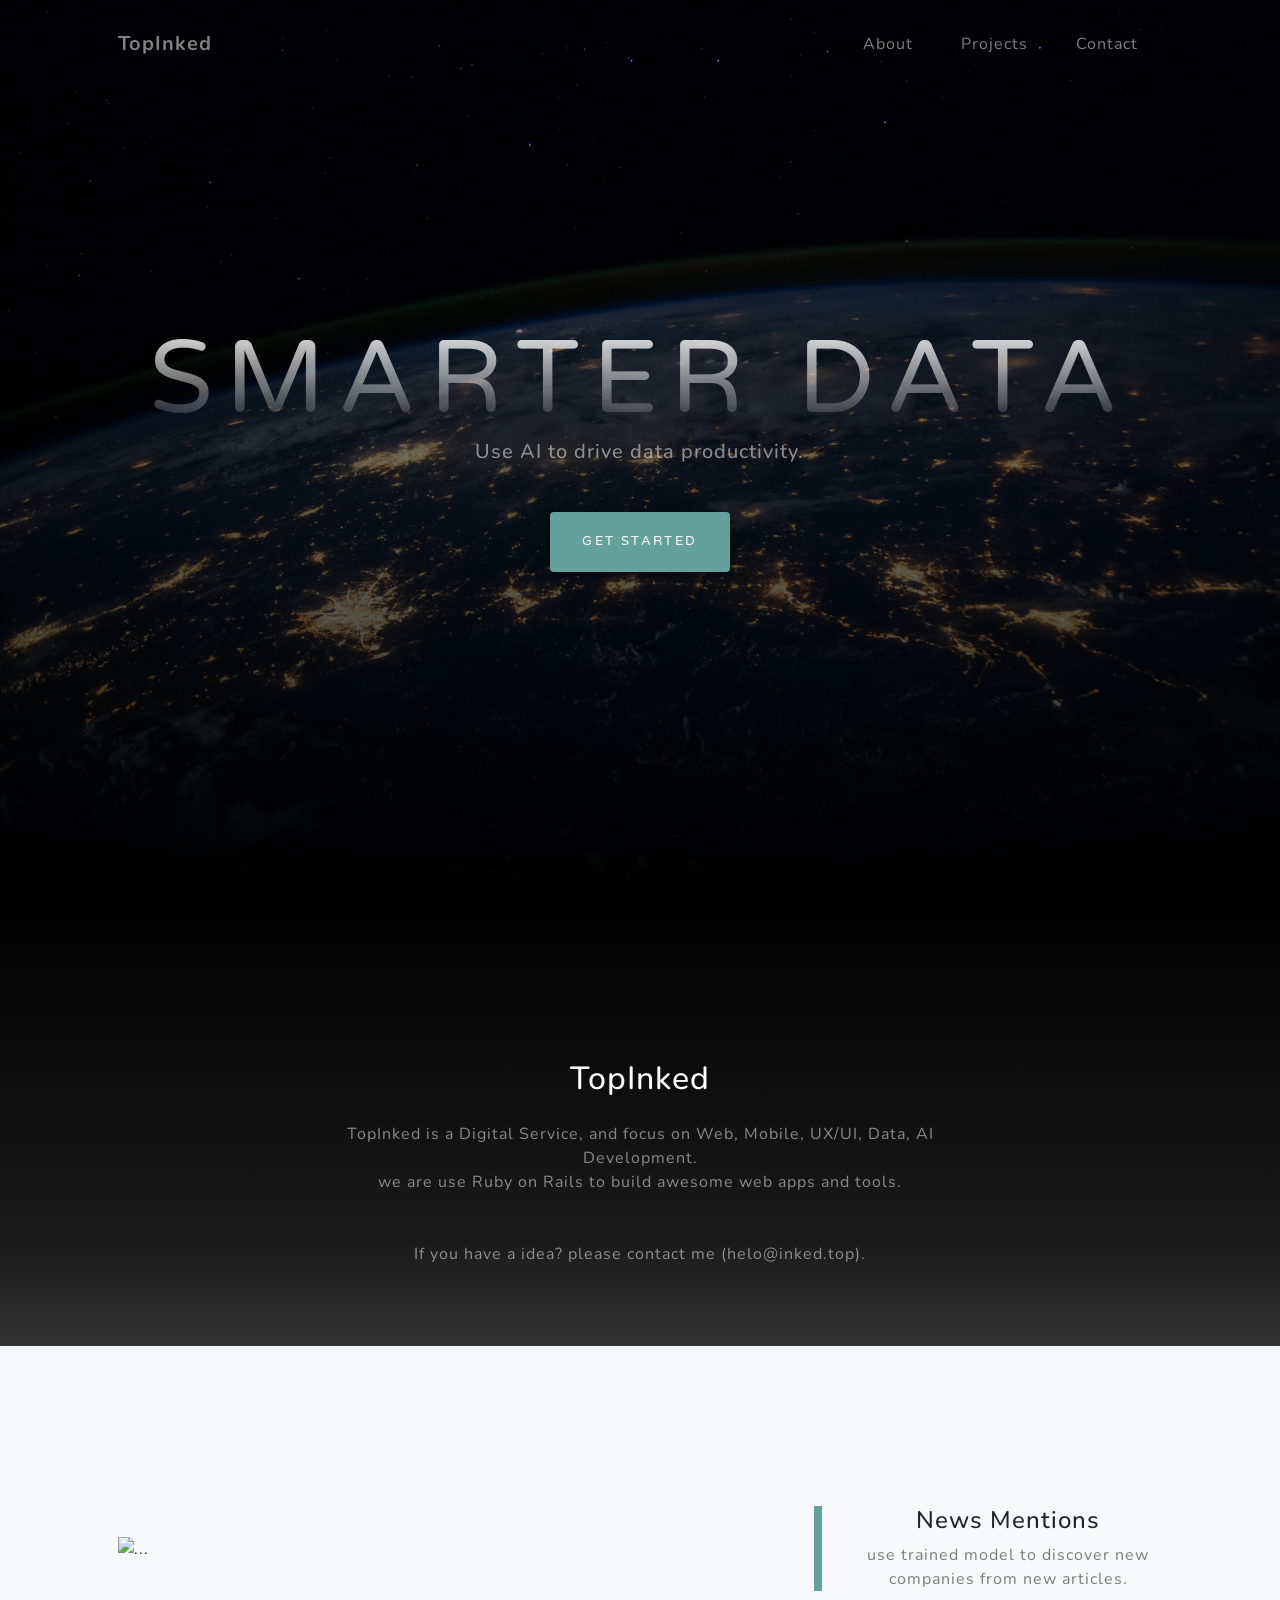
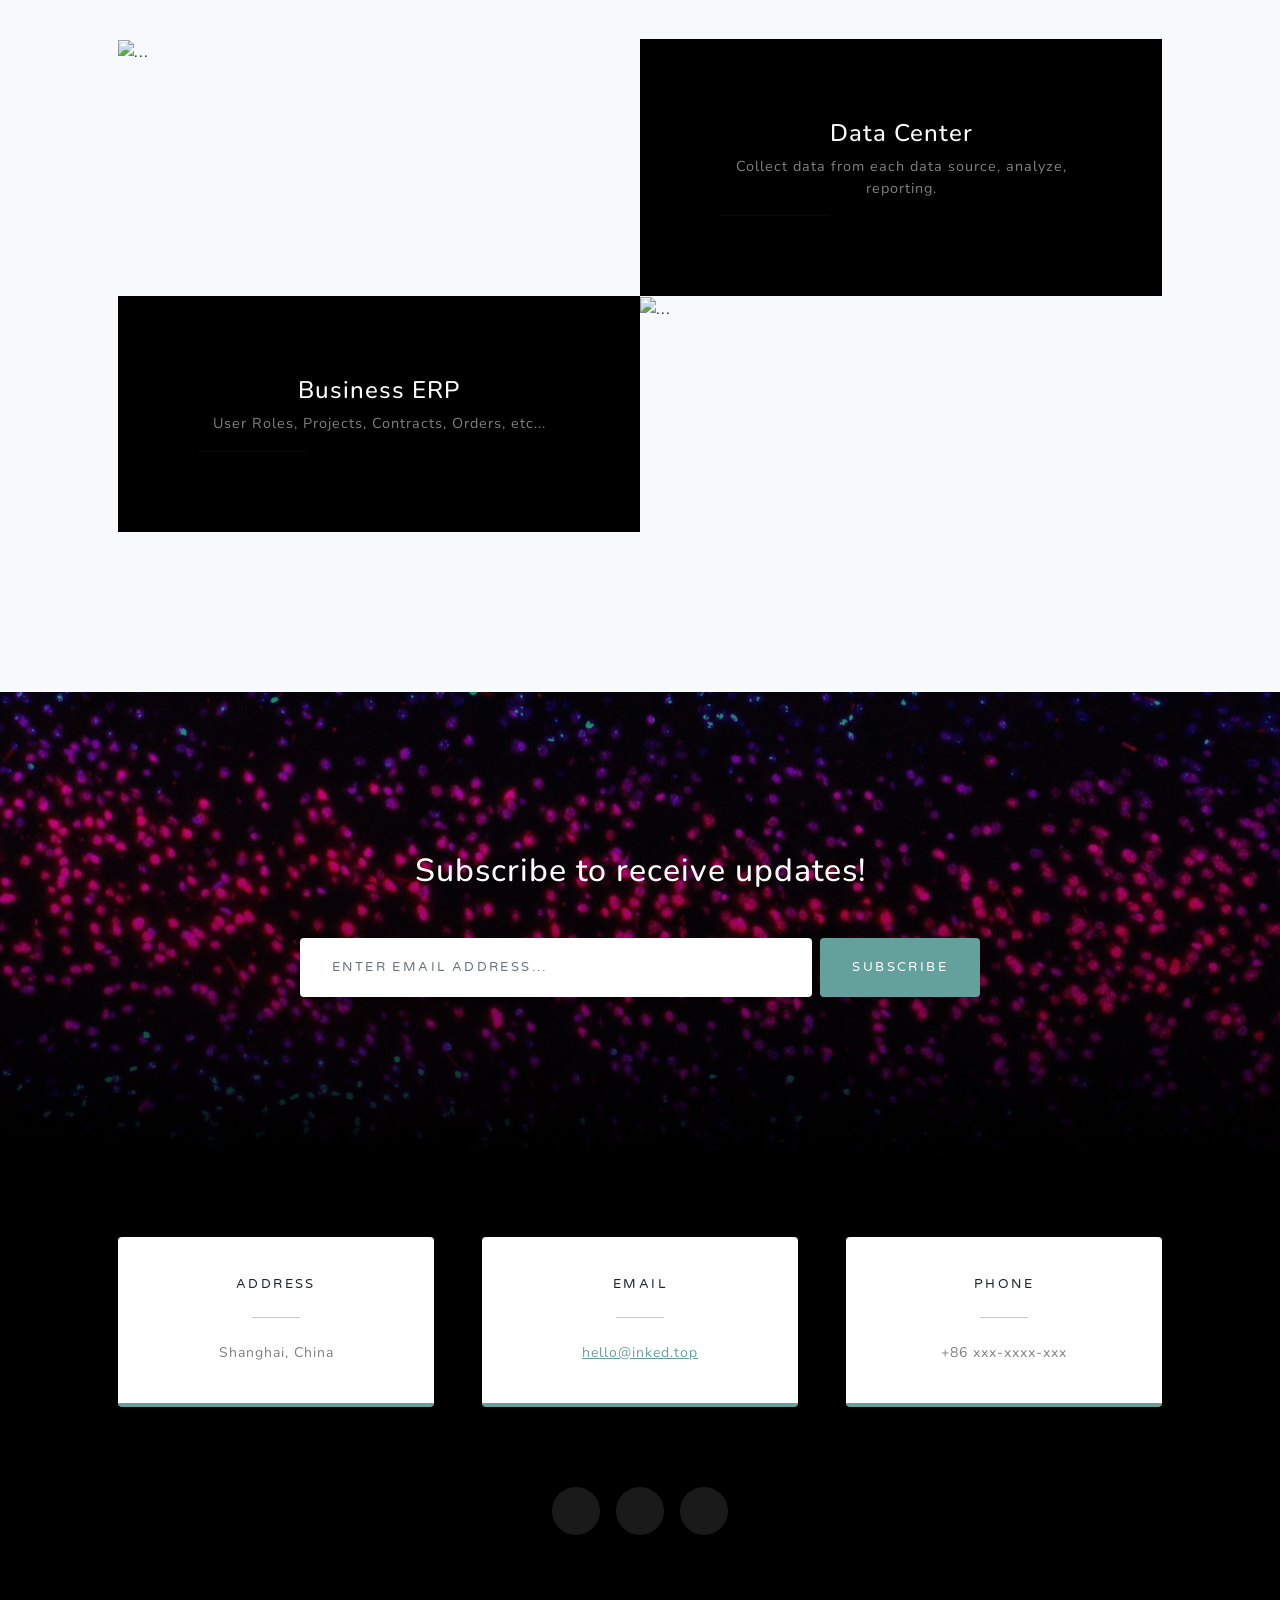
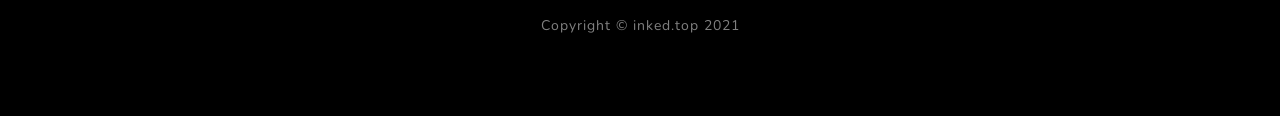
==== index.html @ 3a005b4e "MISC - Init commit" ====
<!DOCTYPE html>
<html lang="en">

<head>
    <meta charset="utf-8" />
    <meta name="viewport" content="width=device-width, initial-scale=1, shrink-to-fit=no" />
    <meta name="description" content="" />
    <meta name="author" content="" />
    <title>Inked.top | AI/ML Data Sourcing</title>
    <link rel="icon" type="image/x-icon" href="assets/favicon.ico" />
    <!-- Font Awesome icons (free version)-->
    <!-- Google fonts-->
    <link href="https://fonts.googleapis.com/css?family=Varela+Round" rel="stylesheet" />
    <link href="https://fonts.googleapis.com/css?family=Nunito:200,200i,300,300i,400,400i,600,600i,700,700i,800,800i,900,900i" rel="stylesheet" />
    <!-- Core theme CSS (includes Bootstrap)-->
    <link href="css/styles.css" rel="stylesheet" />
</head>

<body id="page-top">
    <!-- Navigation-->
    <nav class="navbar navbar-expand-lg navbar-light fixed-top" id="mainNav">
        <div class="container px-4 px-lg-5">
            <a class="navbar-brand" href="#page-top">TopInked</a>
            <button class="navbar-toggler navbar-toggler-right" type="button" data-bs-toggle="collapse" data-bs-target="#navbarResponsive" aria-controls="navbarResponsive" aria-expanded="false" aria-label="Toggle navigation">
                Menu
                <i class="fas fa-bars"></i>
            </button>
            <div class="collapse navbar-collapse" id="navbarResponsive">
                <ul class="navbar-nav ms-auto">
                    <li class="nav-item"><a class="nav-link" href="#about">About</a></li>
                    <li class="nav-item"><a class="nav-link" href="#projects">Projects</a></li>
                    <li class="nav-item"><a class="nav-link" href="#signup">Contact</a></li>
                </ul>
            </div>
        </div>
    </nav>
    <!-- Masthead-->
    <header class="masthead">
        <div class="container px-4 px-lg-5 d-flex h-100 align-items-center justify-content-center">
            <div class="d-flex justify-content-center">
                <div class="text-center">
                    <h1 class="mx-auto my-0 text-uppercase">Smarter Data</h1>
                    <h2 class="text-white-50 mx-auto mt-2 mb-5">Use AI to drive data productivity.</h2>
                    <a class="btn btn-primary" href="#about">Get Started</a>
                </div>
            </div>
        </div>
    </header>
    <!-- About-->
    <section class="about-section text-center" id="about">
        <div class="container px-4 px-lg-5">
            <div class="row gx-4 gx-lg-5 justify-content-center">
                <div class="col-lg-8">
                    <h2 class="text-white mb-4">TopInked</h2>
                    <p class="text-white-50">
                        TopInked is a Digital Service, and focus on Web, Mobile, UX/UI, Data, AI Development.
                        <br /> we are use Ruby on Rails to build awesome web apps and tools.
                        <br />
                        <br />
                        <br /> If you have a idea? please contact me (helo@inked.top).
                    </p>
                </div>
            </div>
            <!-- <img class="img-fluid" src="assets/img/ipad.png" alt="..." /> -->
        </div>
    </section>
    <!-- Projects-->
    <section class="projects-section bg-light" id="projects">
        <div class="container px-4 px-lg-5">
            <!-- Featured Project Row-->
            <div class="row gx-0 mb-4 mb-lg-5 align-items-center">
                <div class="col-xl-8 col-lg-7"><img class="img-fluid mb-3 mb-lg-0" src="assets/img/bg-masthead.jpg" alt="..." /></div>
                <div class="col-xl-4 col-lg-5">
                    <div class="featured-text text-center text-lg-left">
                        <h4>News Mentions</h4>
                        <p class="text-black-50 mb-0">use trained model to discover new companies from new articles.</p>
                    </div>
                </div>
            </div>
            <!-- Project One Row-->
            <div class="row gx-0 mb-5 mb-lg-0 justify-content-center">
                <div class="col-lg-6"><img class="img-fluid" src="assets/img/demo-image-01.jpg" alt="..." /></div>
                <div class="col-lg-6">
                    <div class="bg-black text-center h-100 project">
                        <div class="d-flex h-100">
                            <div class="project-text w-100 my-auto text-center text-lg-left">
                                <h4 class="text-white">Data Center</h4>
                                <p class="mb-0 text-white-50">Collect data from each data source, analyze, reporting.</p>
                                <hr class="d-none d-lg-block mb-0 ms-0" />
                            </div>
                        </div>
                    </div>
                </div>
            </div>
            <!-- Project Two Row-->
            <div class="row gx-0 justify-content-center">
                <div class="col-lg-6"><img class="img-fluid" src="assets/img/demo-image-02.jpg" alt="..." /></div>
                <div class="col-lg-6 order-lg-first">
                    <div class="bg-black text-center h-100 project">
                        <div class="d-flex h-100">
                            <div class="project-text w-100 my-auto text-center text-lg-right">
                                <h4 class="text-white">Business ERP</h4>
                                <p class="mb-0 text-white-50">User Roles, Projects, Contracts, Orders, etc...</p>
                                <hr class="d-none d-lg-block mb-0 me-0" />
                            </div>
                        </div>
                    </div>
                </div>
            </div>
        </div>
    </section>
    <!-- Signup-->
    <section class="signup-section" id="signup">
        <div class="container px-4 px-lg-5">
            <div class="row gx-4 gx-lg-5">
                <div class="col-md-10 col-lg-8 mx-auto text-center">
                    <i class="far fa-paper-plane fa-2x mb-2 text-white"></i>
                    <h2 class="text-white mb-5">Subscribe to receive updates!</h2>
                    <form class="form-signup d-flex flex-column flex-sm-row">
                        <input class="form-control flex-fill me-0 me-sm-2 mb-3 mb-sm-0" id="inputEmail" type="email" placeholder="Enter email address..." />
                        <button class="btn btn-primary" type="submit">Subscribe</button>
                    </form>
                </div>
            </div>
        </div>
    </section>
    <!-- Contact-->
    <section class="contact-section bg-black">
        <div class="container px-4 px-lg-5">
            <div class="row gx-4 gx-lg-5">
                <div class="col-md-4 mb-3 mb-md-0">
                    <div class="card py-4 h-100">
                        <div class="card-body text-center">
                            <i class="fas fa-map-marked-alt text-primary mb-2"></i>
                            <h4 class="text-uppercase m-0">Address</h4>
                            <hr class="my-4 mx-auto" />
                            <div class="small text-black-50">Shanghai, China</div>
                        </div>
                    </div>
                </div>
                <div class="col-md-4 mb-3 mb-md-0">
                    <div class="card py-4 h-100">
                        <div class="card-body text-center">
                            <i class="fas fa-envelope text-primary mb-2"></i>
                            <h4 class="text-uppercase m-0">Email</h4>
                            <hr class="my-4 mx-auto" />
                            <div class="small text-black-50"><a href="#!">hello@inked.top</a></div>
                        </div>
                    </div>
                </div>
                <div class="col-md-4 mb-3 mb-md-0">
                    <div class="card py-4 h-100">
                        <div class="card-body text-center">
                            <i class="fas fa-mobile-alt text-primary mb-2"></i>
                            <h4 class="text-uppercase m-0">Phone</h4>
                            <hr class="my-4 mx-auto" />
                            <div class="small text-black-50">+86 xxx-xxxx-xxx</div>
                        </div>
                    </div>
                </div>
            </div>
            <div class="social d-flex justify-content-center">
                <a class="mx-2" href="#!"><i class="fab fa-twitter"></i></a>
                <a class="mx-2" href="#!"><i class="fab fa-facebook-f"></i></a>
                <a class="mx-2" href="#!"><i class="fab fa-github"></i></a>
            </div>
        </div>
    </section>
    <!-- Footer-->
    <footer class="footer bg-black small text-center text-white-50">
        <div class="container px-4 px-lg-5">Copyright &copy; inked.top 2021</div>
    </footer>
    <!-- Bootstrap core JS-->
    <script src="https://cdn.jsdelivr.net/npm/bootstrap@5.0.1/dist/js/bootstrap.bundle.min.js"></script>
    <!-- Core theme JS-->
    <script src="js/scripts.js"></script>
    <script src="js/fontawesome-all.js"></script>
</body>

</html>
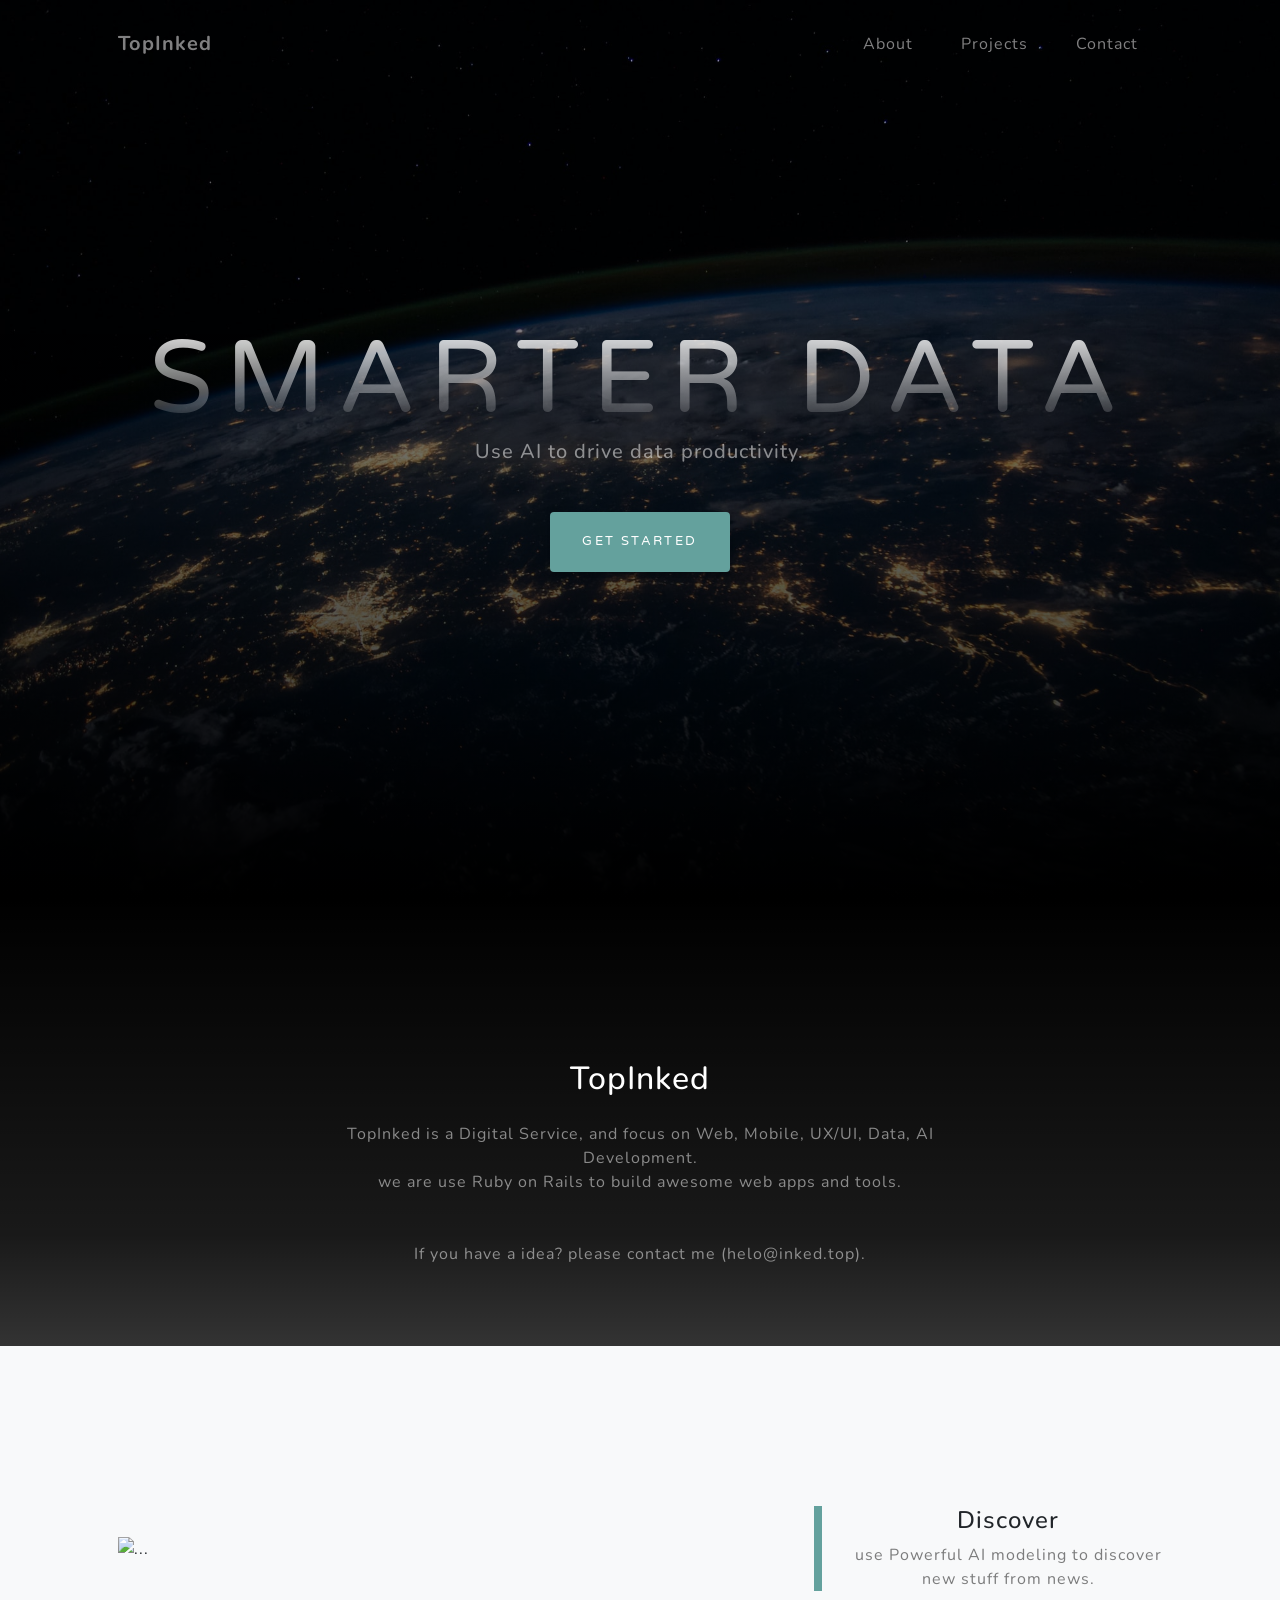
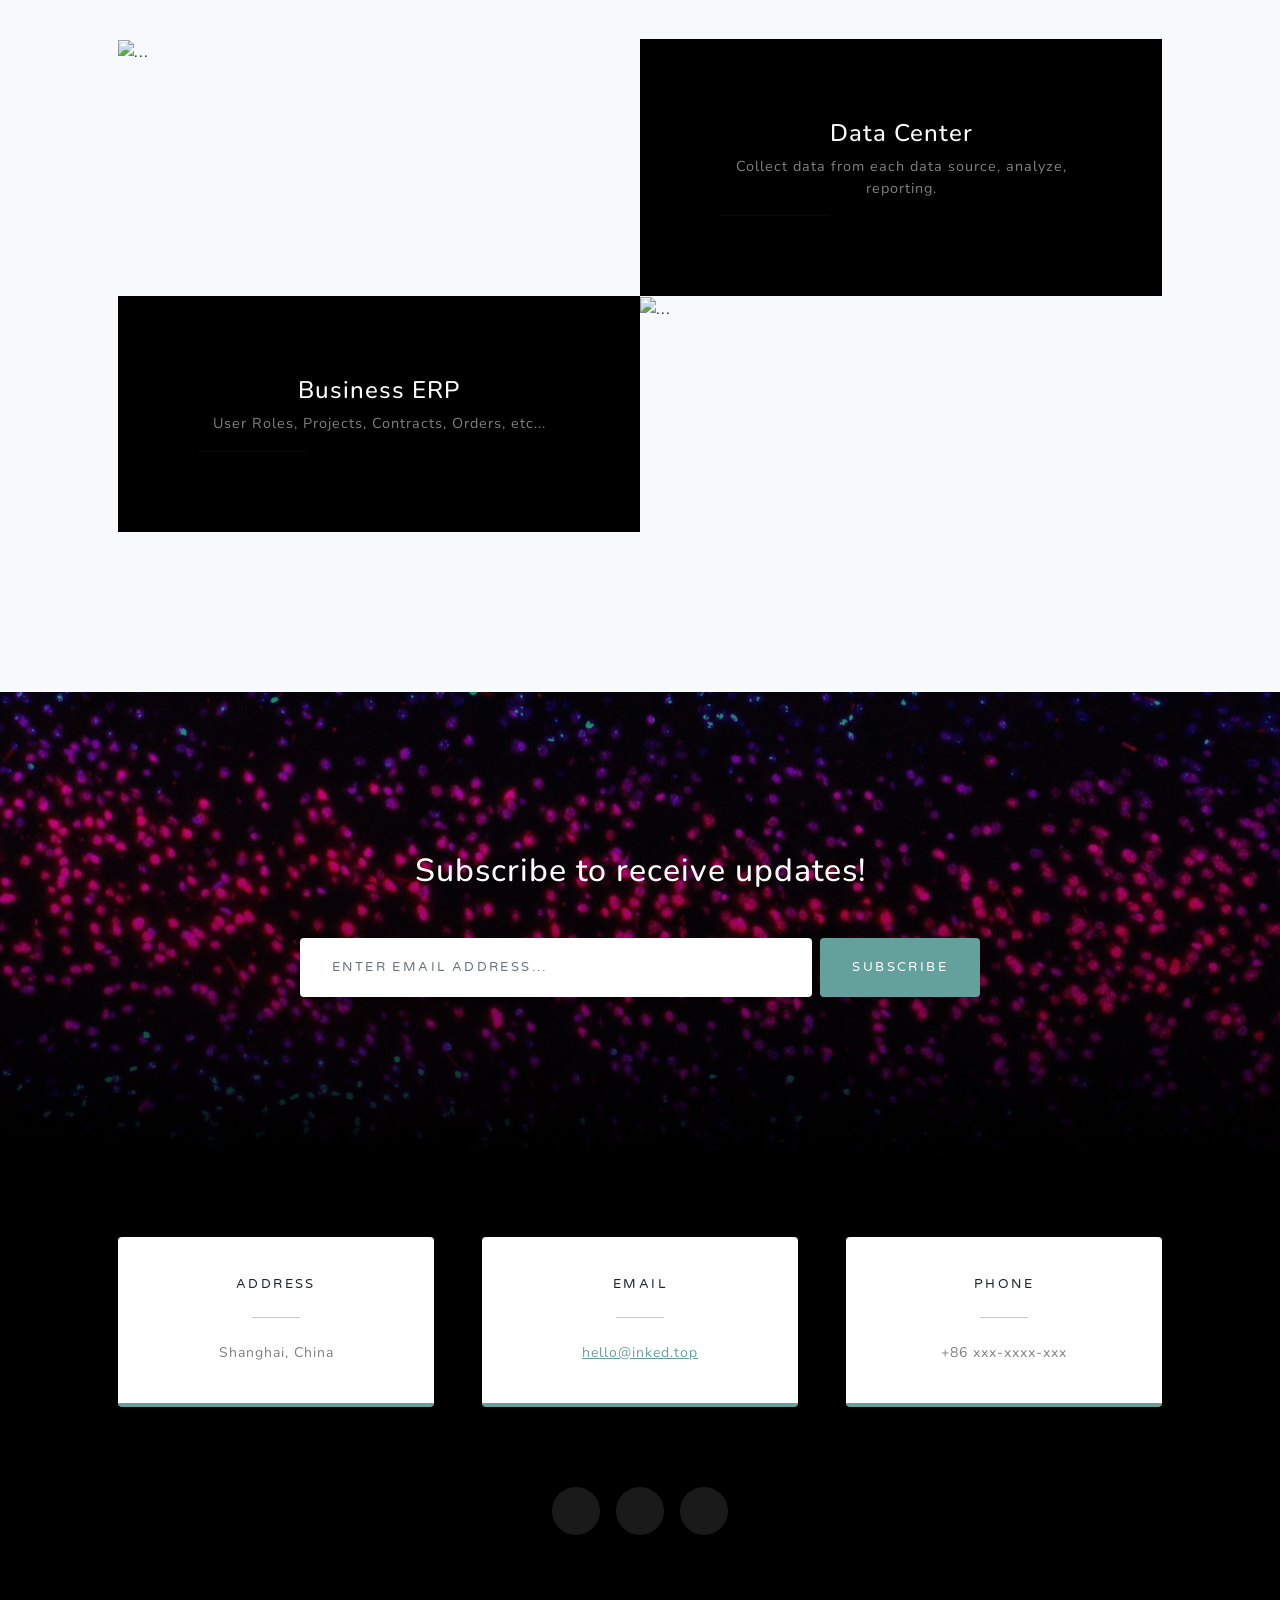
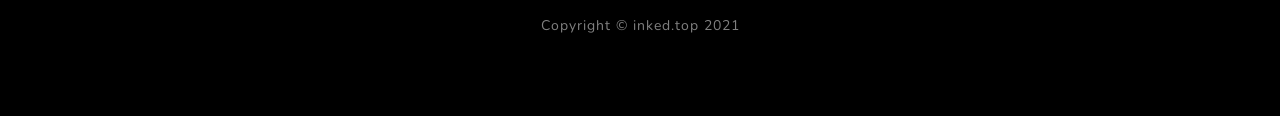
==== commit f0aff200: "MISC - Add ignore config" ====
--- a/index.html
+++ b/index.html
@@ -72,8 +72,8 @@
                 <div class="col-xl-8 col-lg-7"><img class="img-fluid mb-3 mb-lg-0" src="assets/img/bg-masthead.jpg" alt="..." /></div>
                 <div class="col-xl-4 col-lg-5">
                     <div class="featured-text text-center text-lg-left">
-                        <h4>News Mentions</h4>
-                        <p class="text-black-50 mb-0">use trained model to discover new companies from new articles.</p>
+                        <h4>Discover</h4>
+                        <p class="text-black-50 mb-0">use Powerful AI modeling to discover new stuff from news.</p>
                     </div>
                 </div>
             </div>
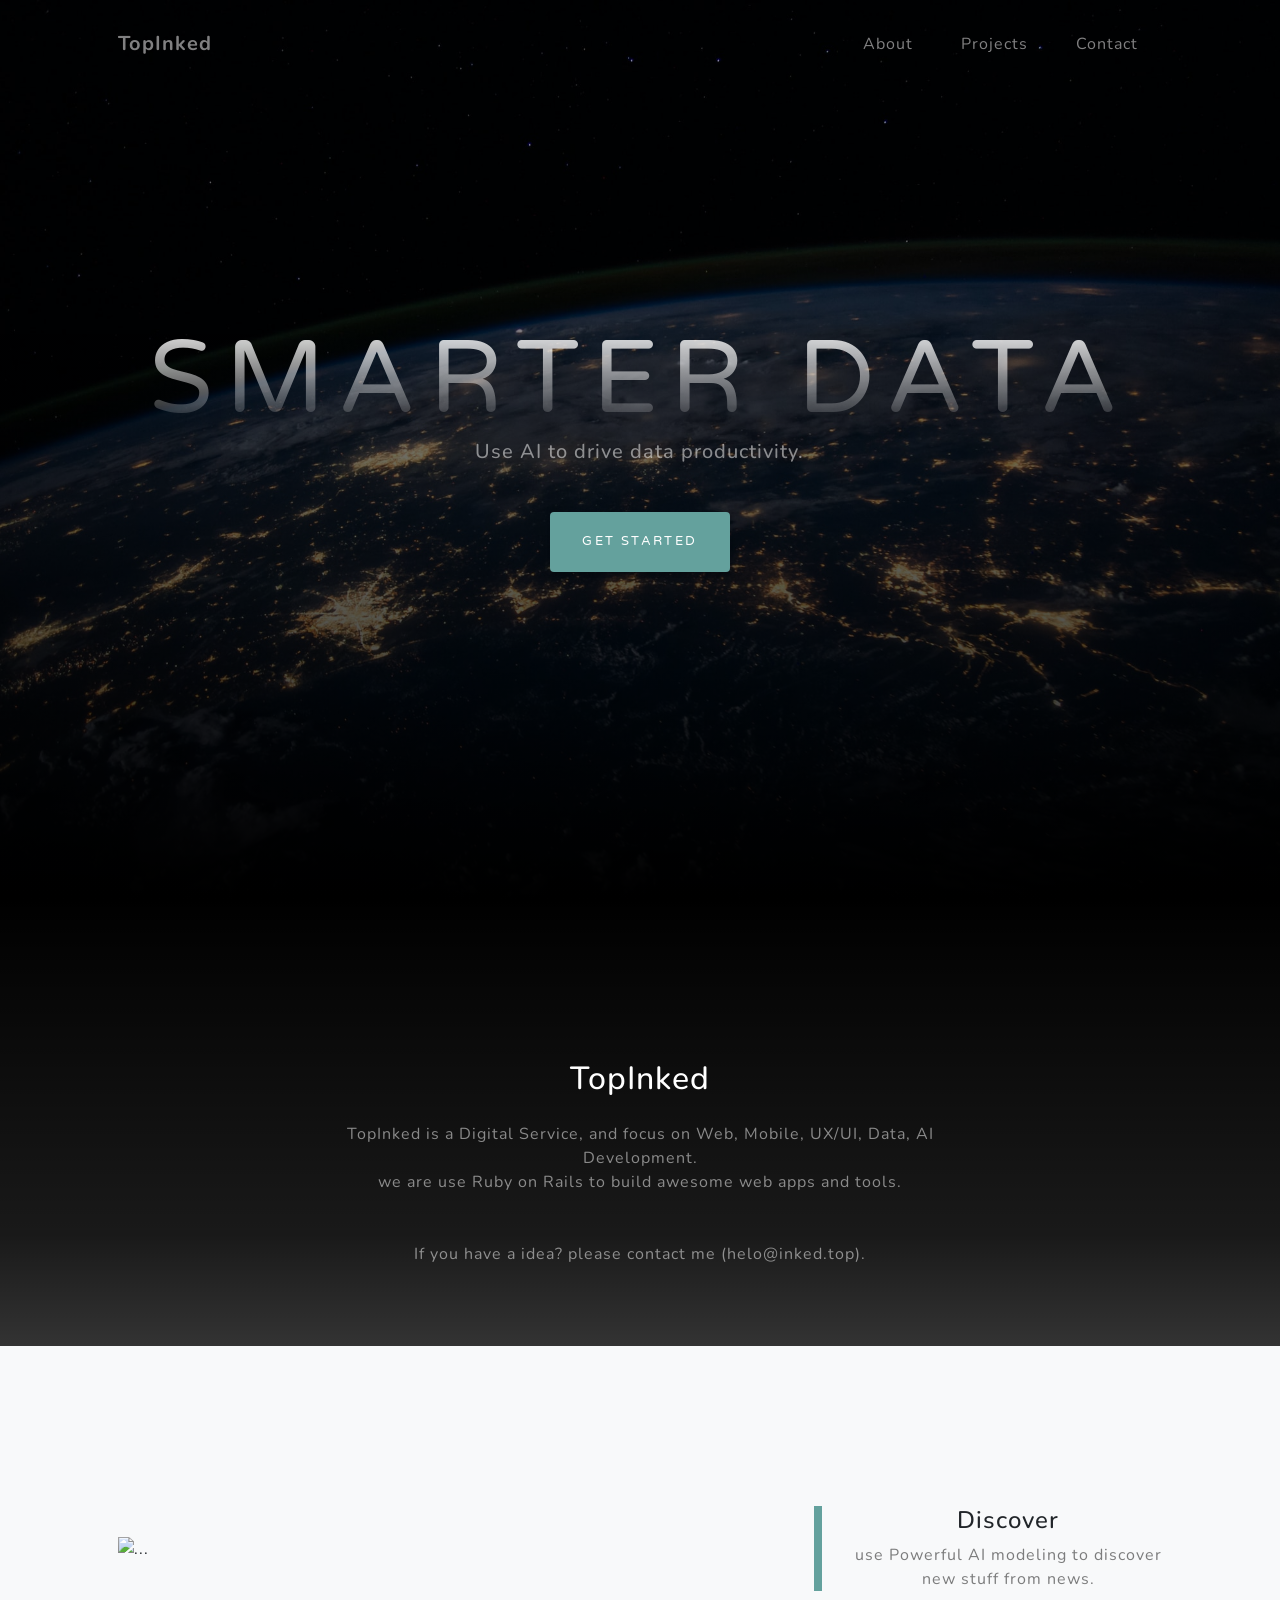
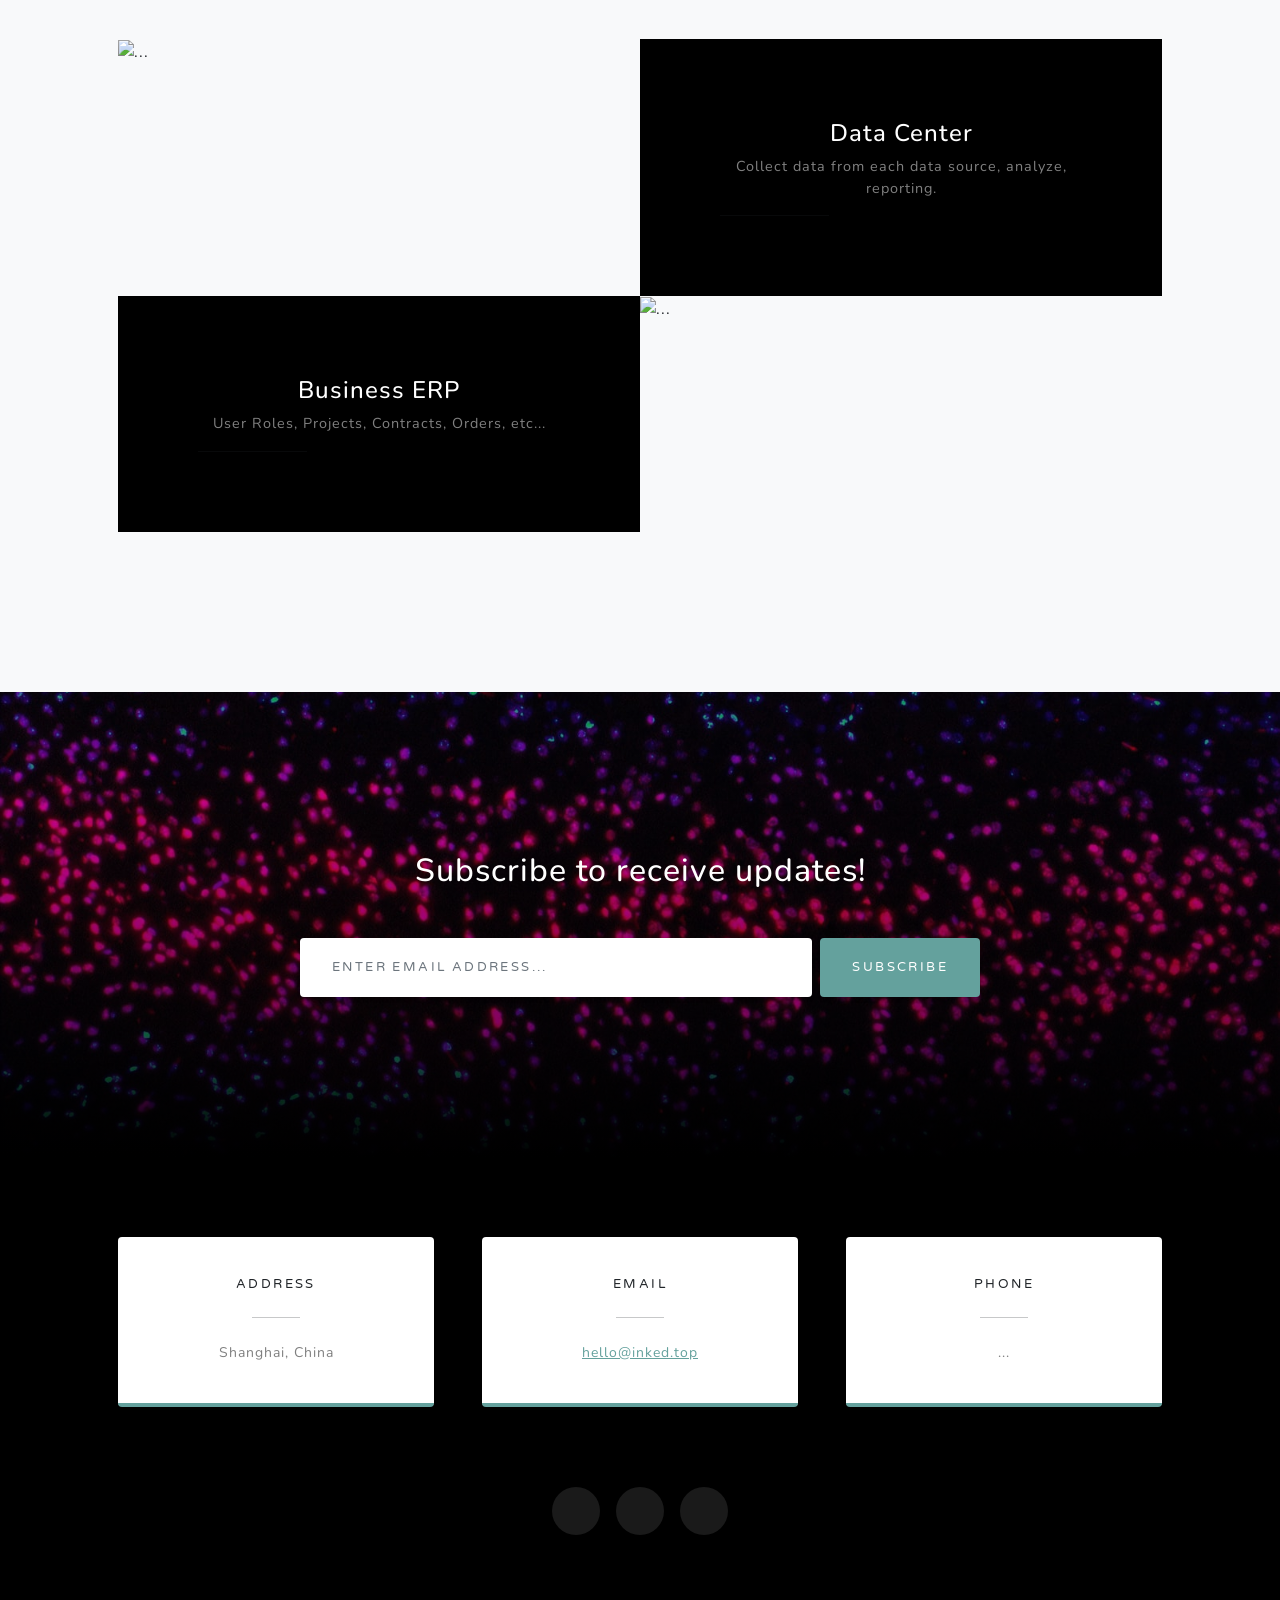
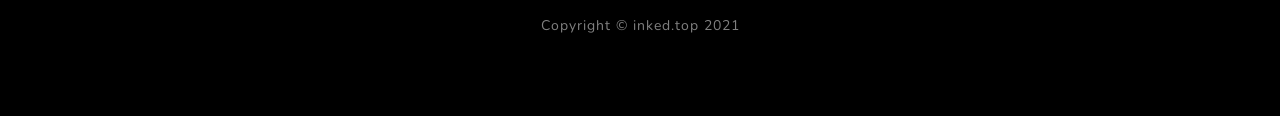
==== commit ca9c70b6: "MISC - Add fontawesome icons" ====
--- a/index.html
+++ b/index.html
@@ -14,6 +14,7 @@
     <link href="https://fonts.googleapis.com/css?family=Nunito:200,200i,300,300i,400,400i,600,600i,700,700i,800,800i,900,900i" rel="stylesheet" />
     <!-- Core theme CSS (includes Bootstrap)-->
     <link href="css/styles.css" rel="stylesheet" />
+    <link href="css/fontawesome-all.css" rel="stylesheet" />
 </head>
 
 <body id="page-top">
@@ -154,7 +155,7 @@
                             <i class="fas fa-mobile-alt text-primary mb-2"></i>
                             <h4 class="text-uppercase m-0">Phone</h4>
                             <hr class="my-4 mx-auto" />
-                            <div class="small text-black-50">+86 xxx-xxxx-xxx</div>
+                            <div class="small text-black-50">...</div>
                         </div>
                     </div>
                 </div>
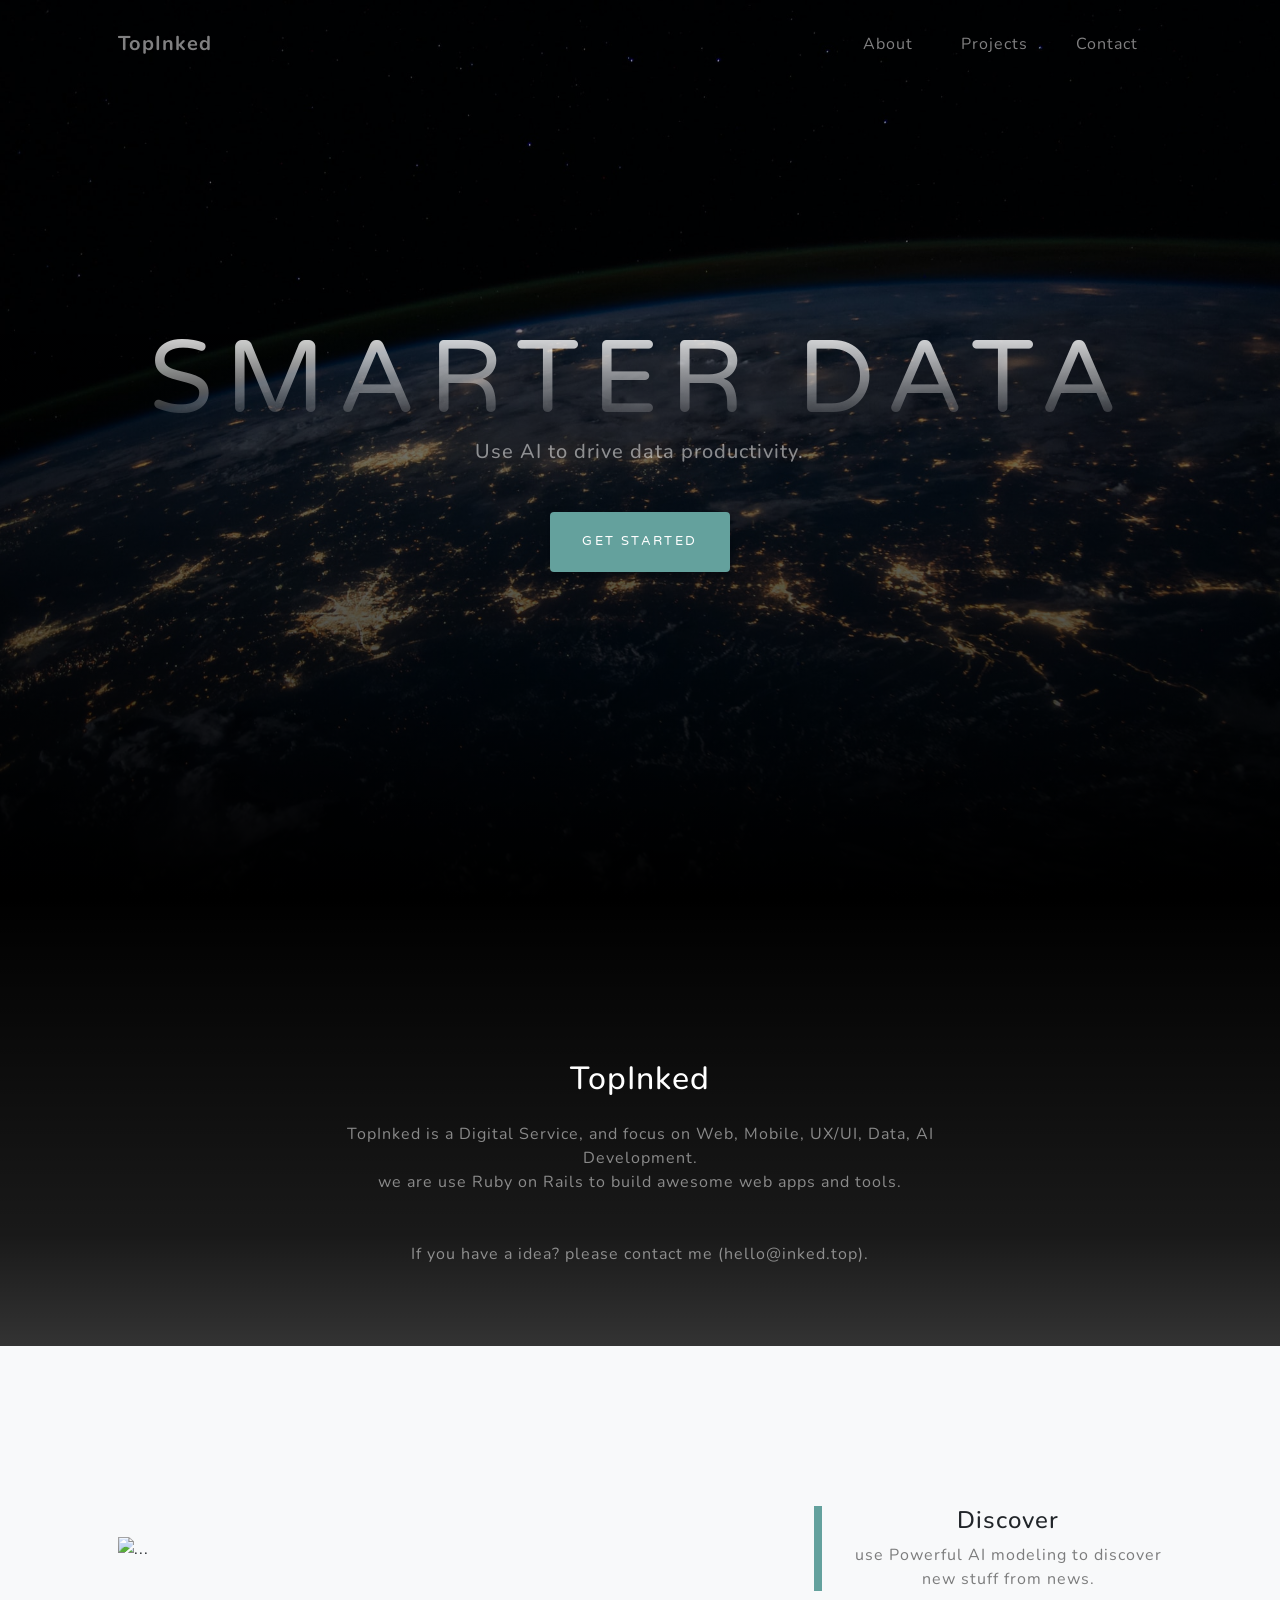
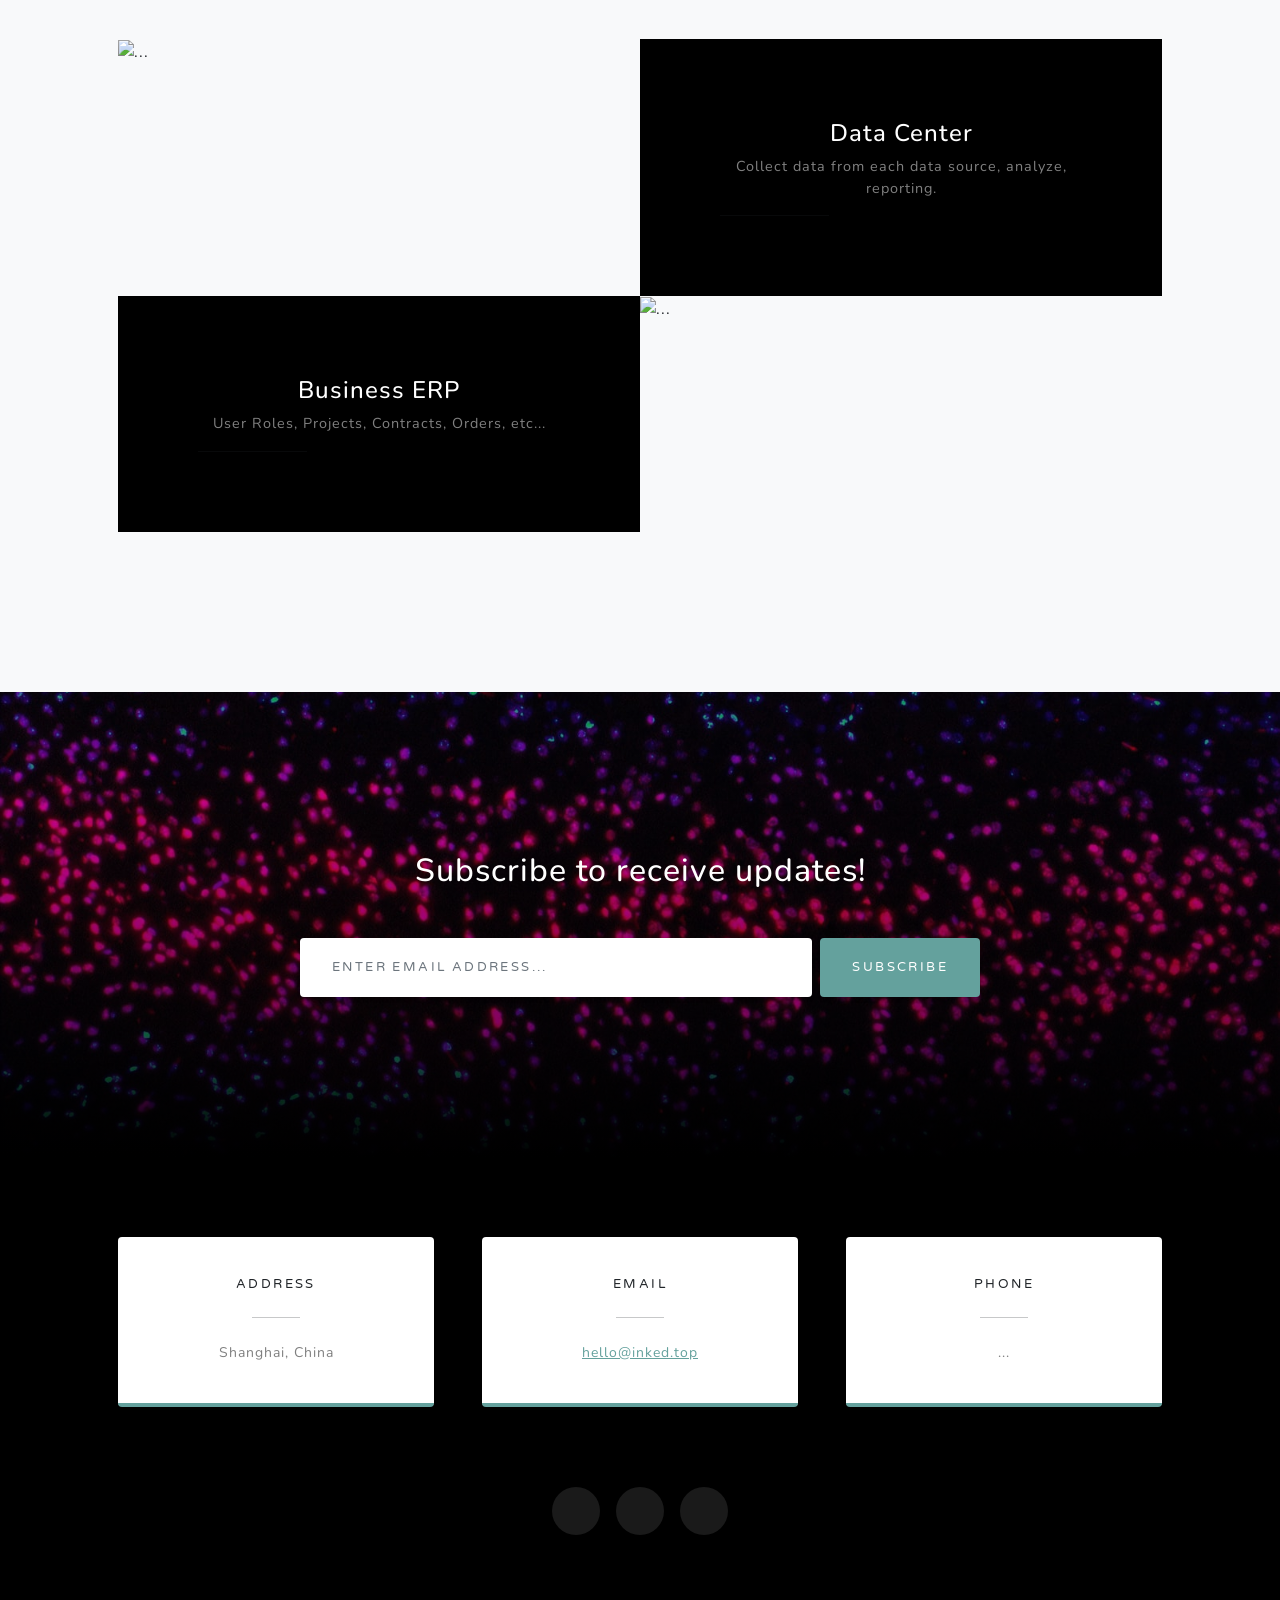
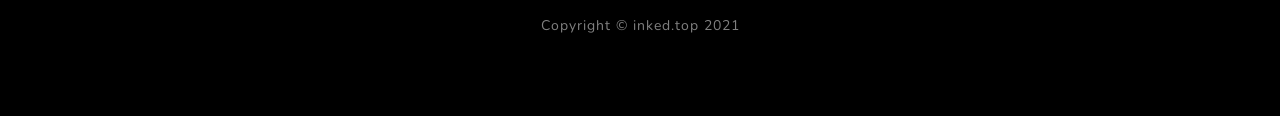
==== commit f8e2c5f3: "MISC - Update contact email" ====
--- a/index.html
+++ b/index.html
@@ -58,7 +58,7 @@
                         <br /> we are use Ruby on Rails to build awesome web apps and tools.
                         <br />
                         <br />
-                        <br /> If you have a idea? please contact me (helo@inked.top).
+                        <br /> If you have a idea? please contact me (hello@inked.top).
                     </p>
                 </div>
             </div>
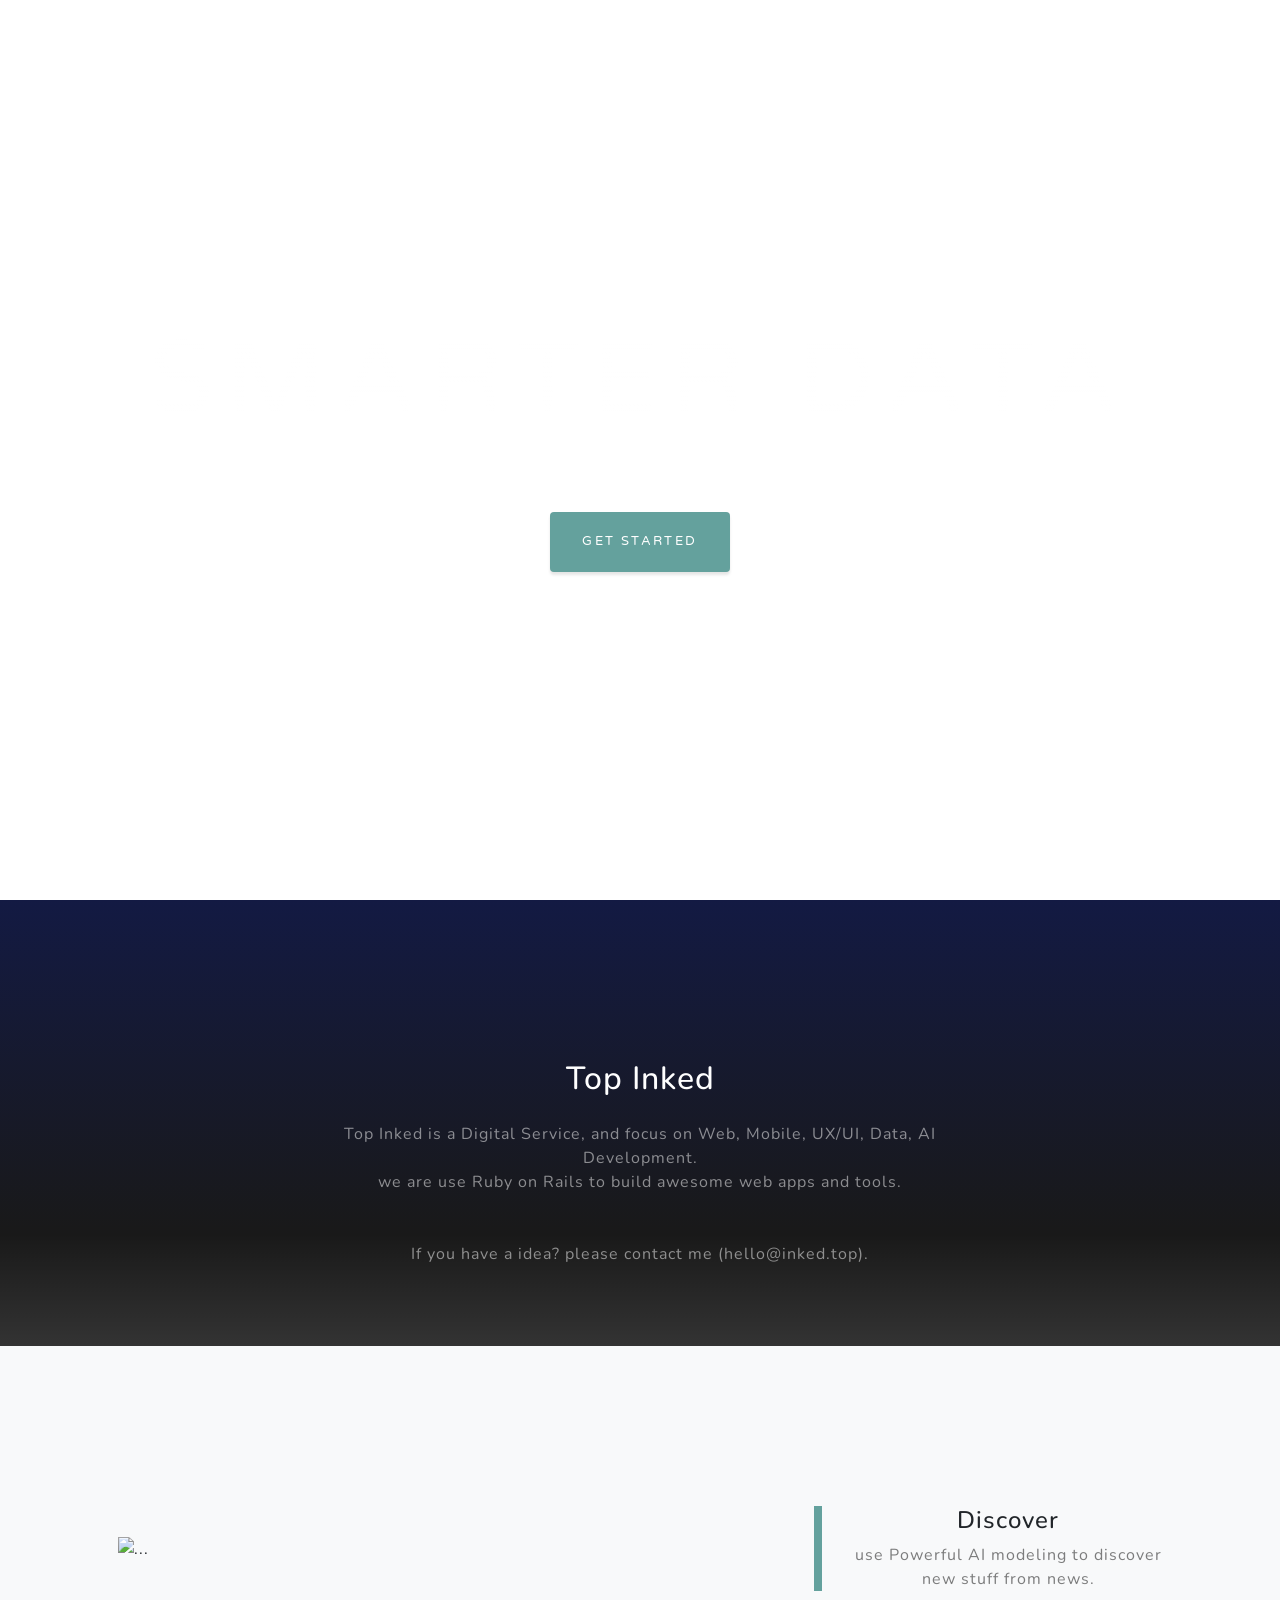
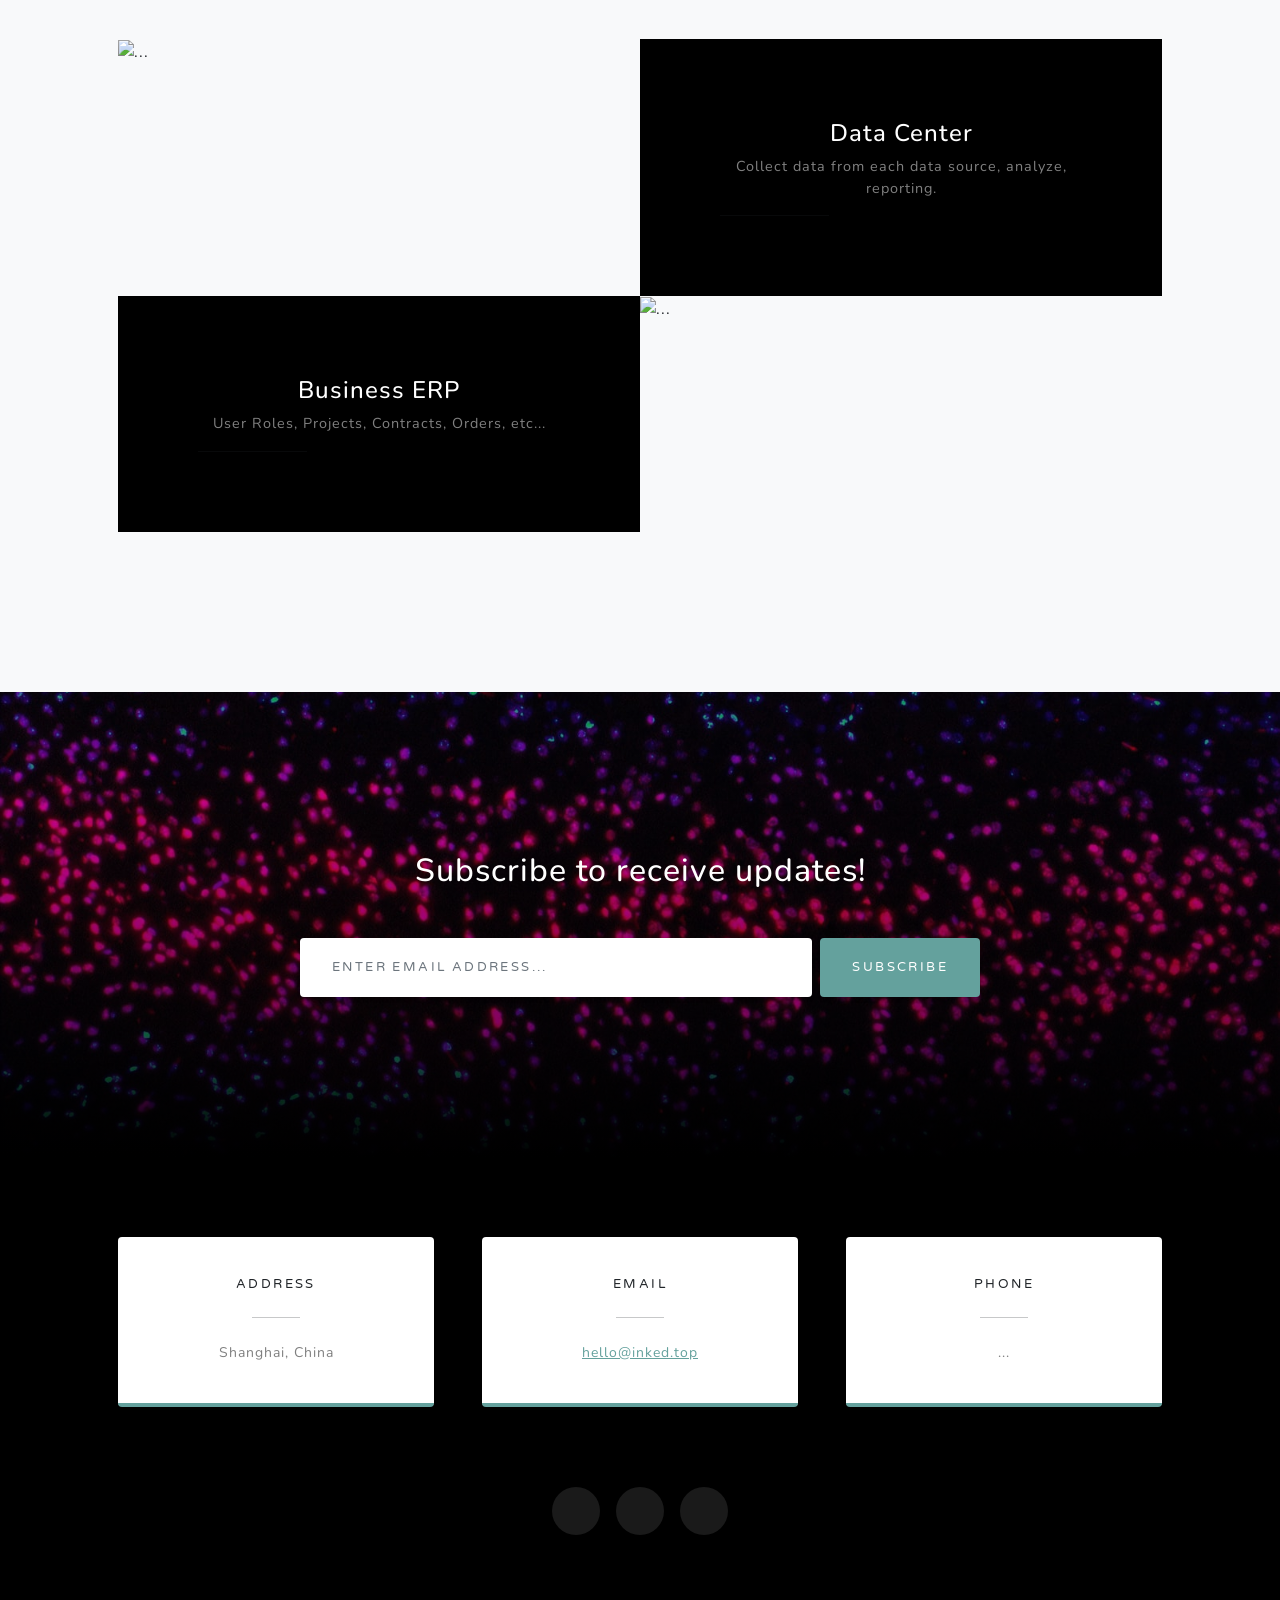
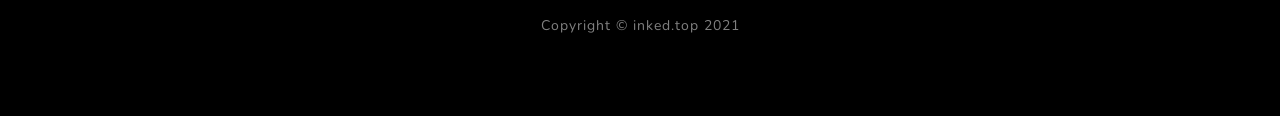
==== commit be7f9f98: "misc - update the header image" ====
--- a/index.html
+++ b/index.html
@@ -4,8 +4,9 @@
 <head>
     <meta charset="utf-8" />
     <meta name="viewport" content="width=device-width, initial-scale=1, shrink-to-fit=no" />
-    <meta name="description" content="" />
-    <meta name="author" content="" />
+    <meta name="description" content="Inked Top automates web data extraction from any website using AI/ML to ransform the web into data"/>
+    <meta name="author" content="Encore Shao" />
+    <meta name="keywords" content="Top Inked, Company, Data, AI/ML, Company, Web, Sales People">
     <title>Inked.top | AI/ML Data Sourcing</title>
     <link rel="icon" type="image/x-icon" href="assets/favicon.ico" />
     <!-- Font Awesome icons (free version)-->
@@ -21,7 +22,7 @@
     <!-- Navigation-->
     <nav class="navbar navbar-expand-lg navbar-light fixed-top" id="mainNav">
         <div class="container px-4 px-lg-5">
-            <a class="navbar-brand" href="#page-top">TopInked</a>
+            <a class="navbar-brand" href="#page-top">Top Inked</a>
             <button class="navbar-toggler navbar-toggler-right" type="button" data-bs-toggle="collapse" data-bs-target="#navbarResponsive" aria-controls="navbarResponsive" aria-expanded="false" aria-label="Toggle navigation">
                 Menu
                 <i class="fas fa-bars"></i>
@@ -36,7 +37,7 @@
         </div>
     </nav>
     <!-- Masthead-->
-    <header class="masthead">
+    <header class="masthead" id="masthead">
         <div class="container px-4 px-lg-5 d-flex h-100 align-items-center justify-content-center">
             <div class="d-flex justify-content-center">
                 <div class="text-center">
@@ -52,9 +53,9 @@
         <div class="container px-4 px-lg-5">
             <div class="row gx-4 gx-lg-5 justify-content-center">
                 <div class="col-lg-8">
-                    <h2 class="text-white mb-4">TopInked</h2>
+                    <h2 class="text-white mb-4">Top Inked</h2>
                     <p class="text-white-50">
-                        TopInked is a Digital Service, and focus on Web, Mobile, UX/UI, Data, AI Development.
+                        Top Inked is a Digital Service, and focus on Web, Mobile, UX/UI, Data, AI Development.
                         <br /> we are use Ruby on Rails to build awesome web apps and tools.
                         <br />
                         <br />
@@ -176,6 +177,19 @@
     <!-- Core theme JS-->
     <script src="js/scripts.js"></script>
     <script src="js/fontawesome-all.js"></script>
+
+    <script src="https://cdnjs.cloudflare.com/ajax/libs/three.js/r121/three.min.js"></script>
+    <script src="https://cdn.jsdelivr.net/npm/vanta@latest/dist/vanta.halo.min.js"></script>
+    <script>
+        VANTA.HALO({
+          el: "#masthead",
+          mouseControls: true,
+          touchControls: true,
+          gyroControls: false,
+          minHeight: 200.00,
+          minWidth: 200.00
+        })
+    </script>
 </body>
 
 </html>
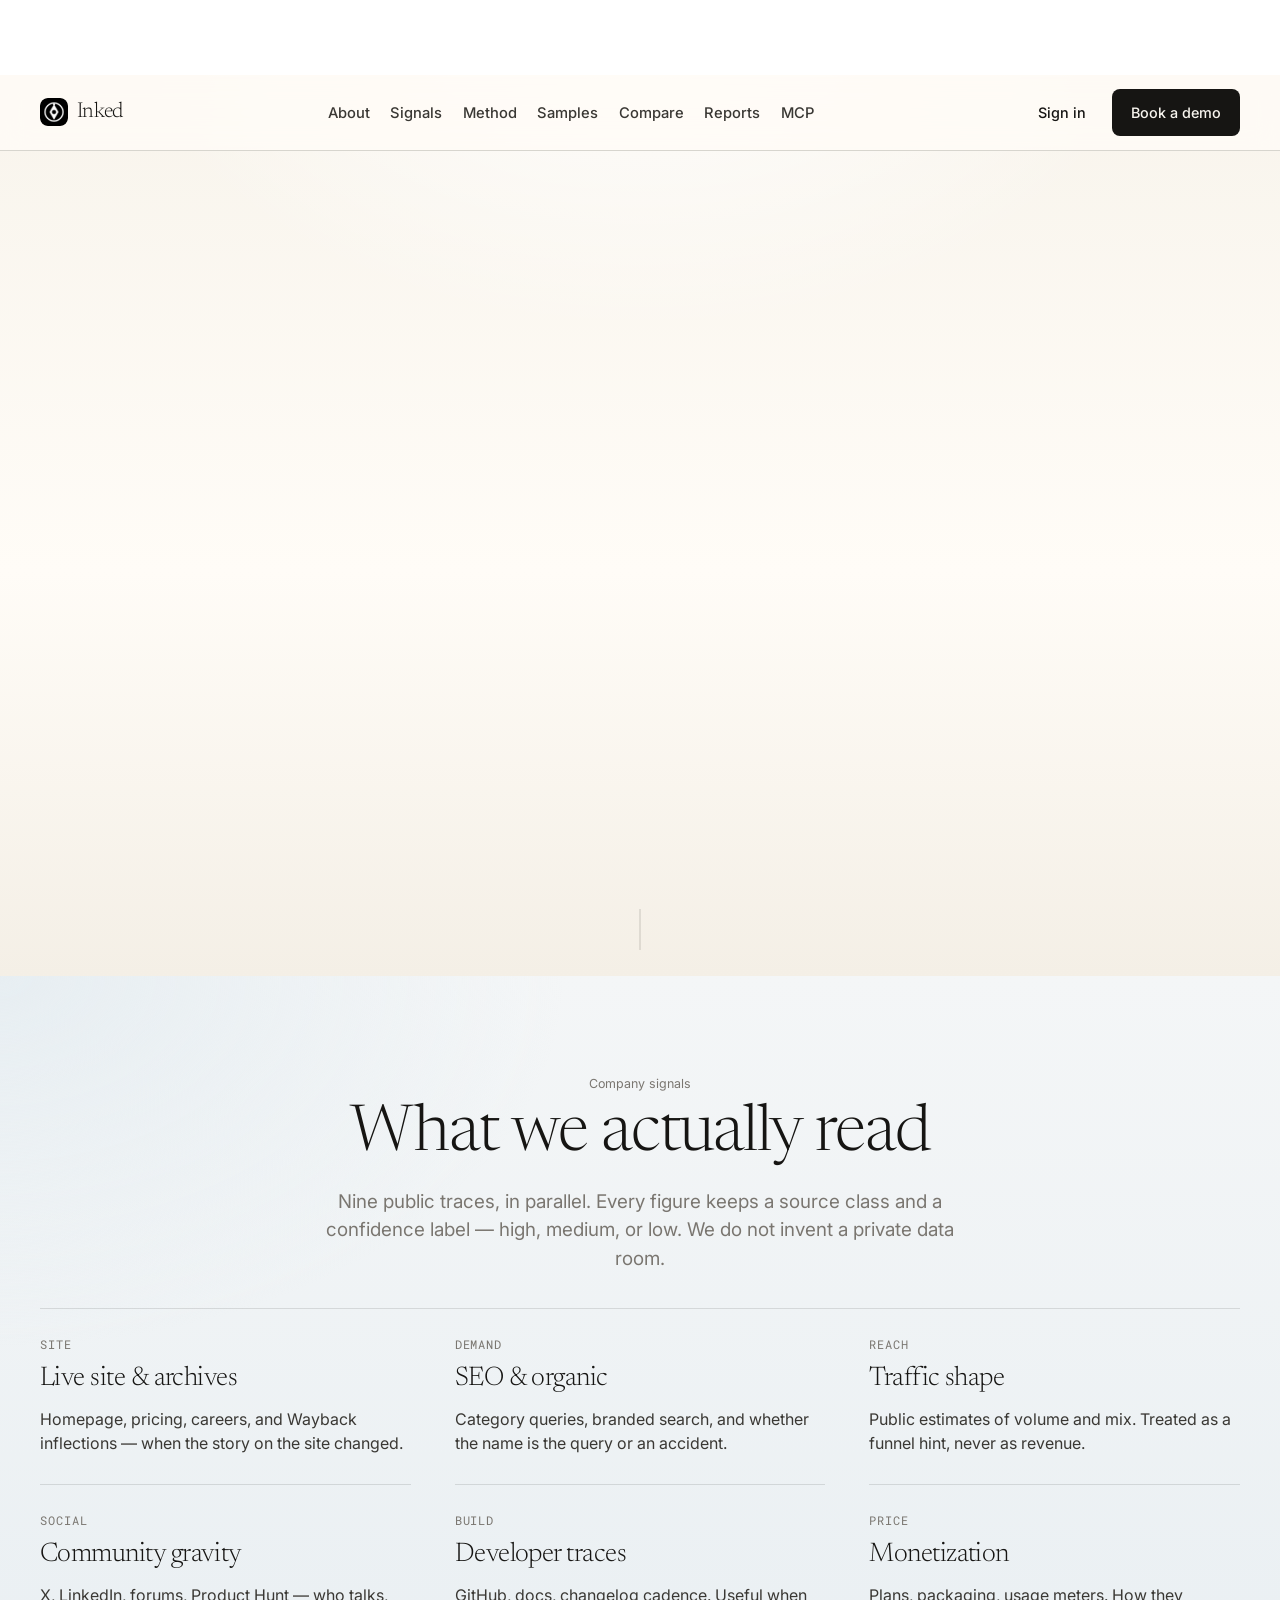
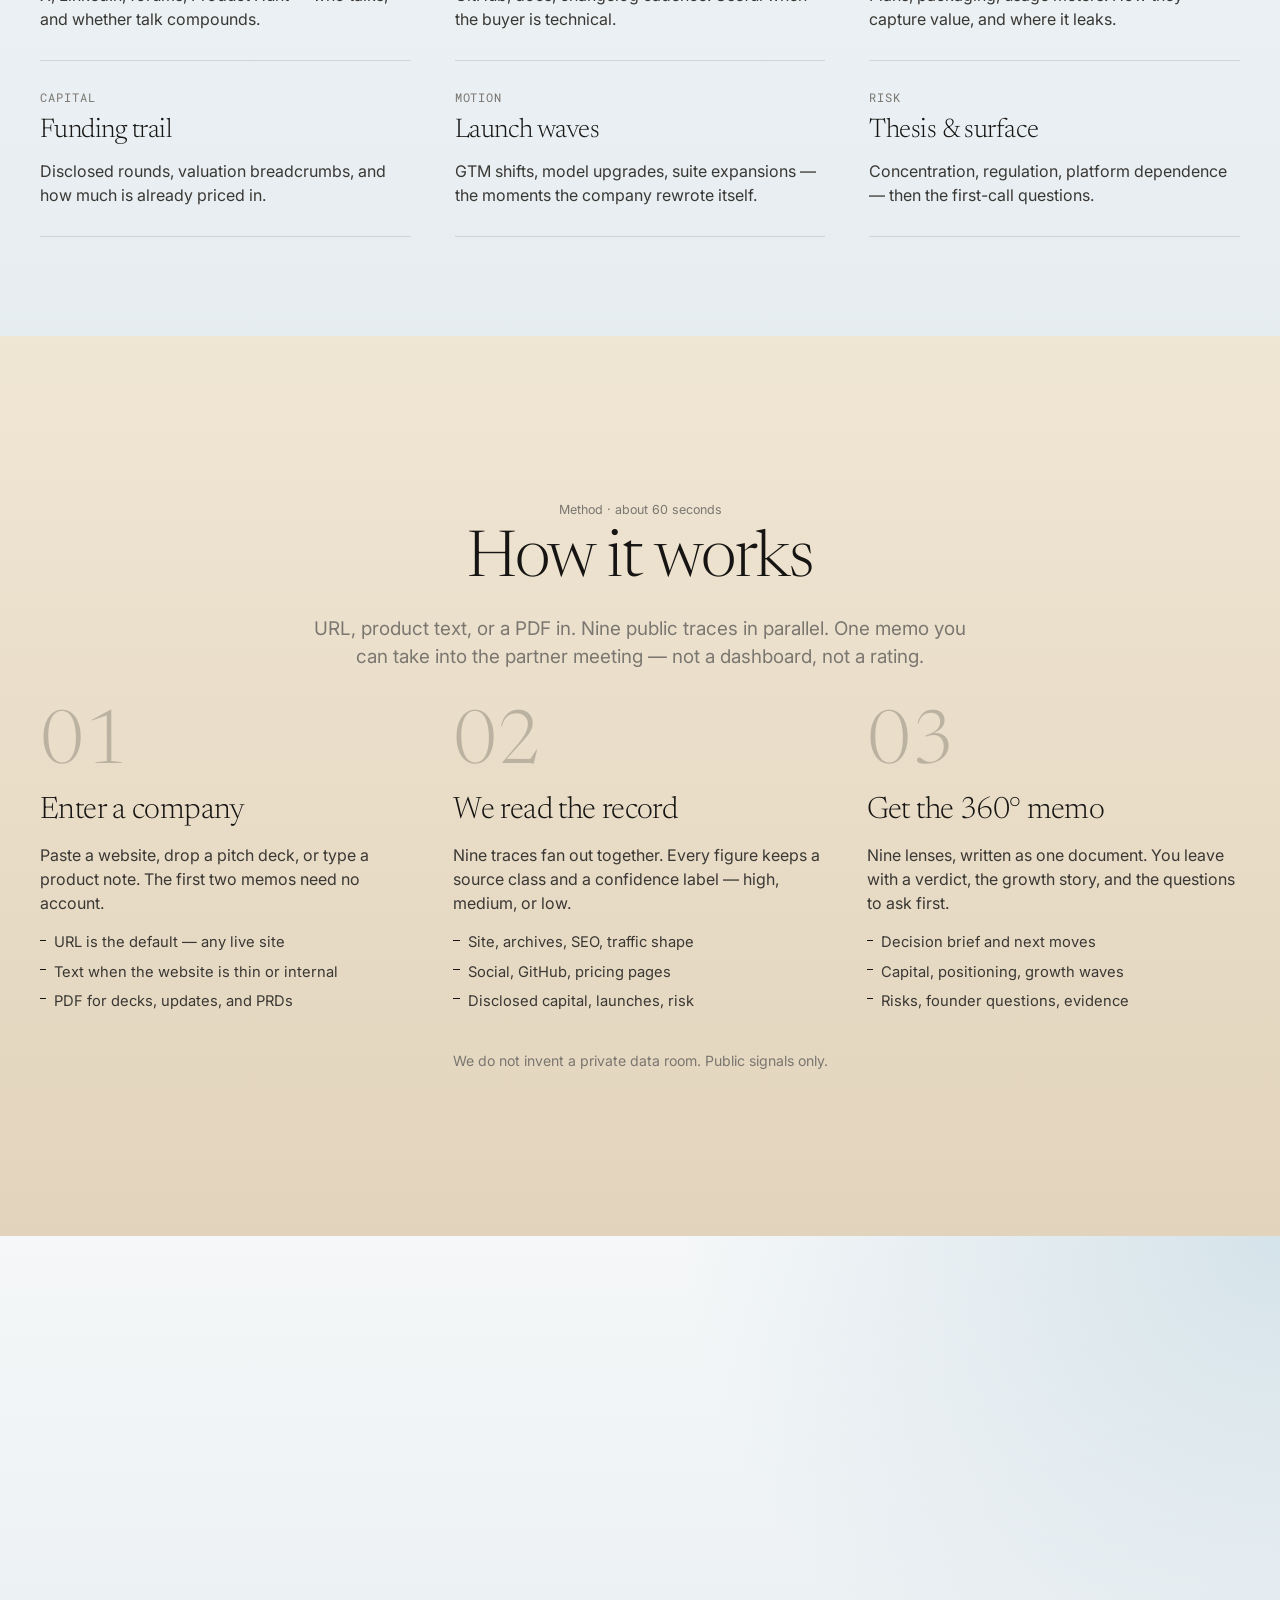
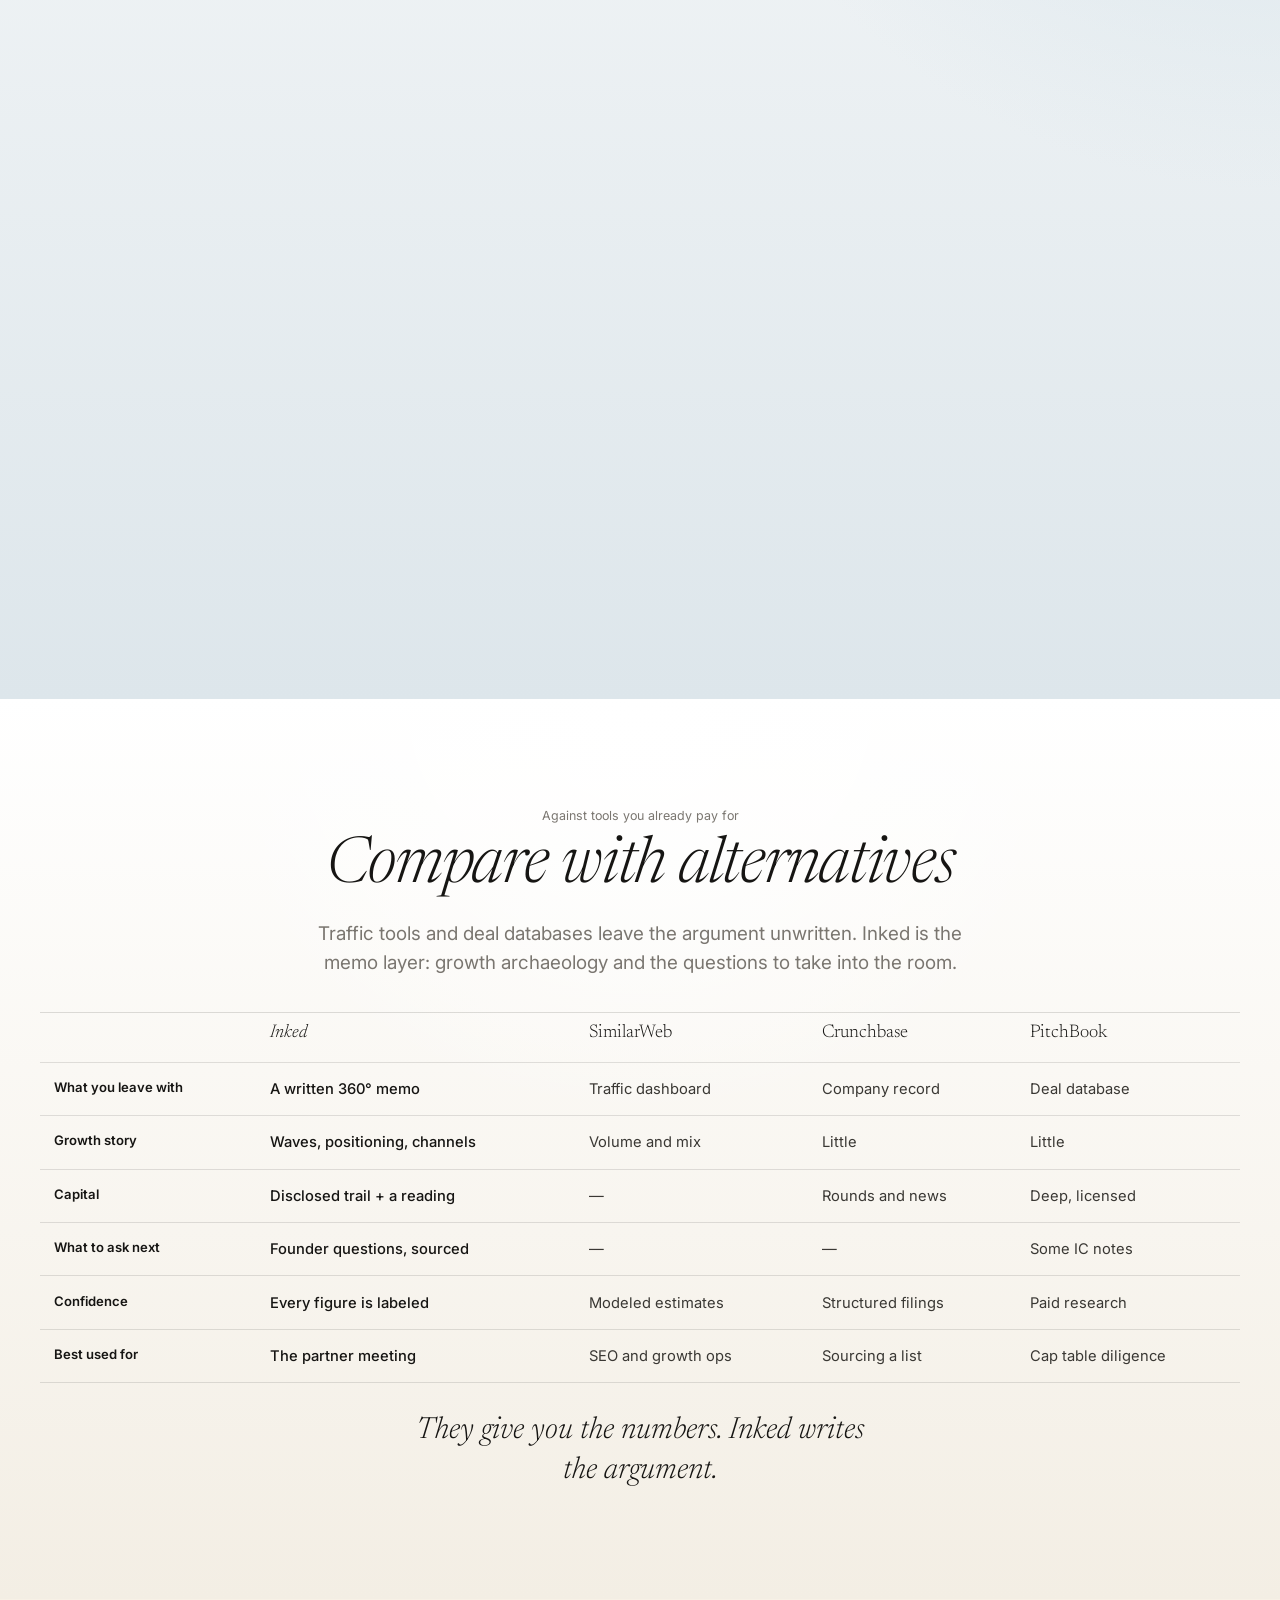
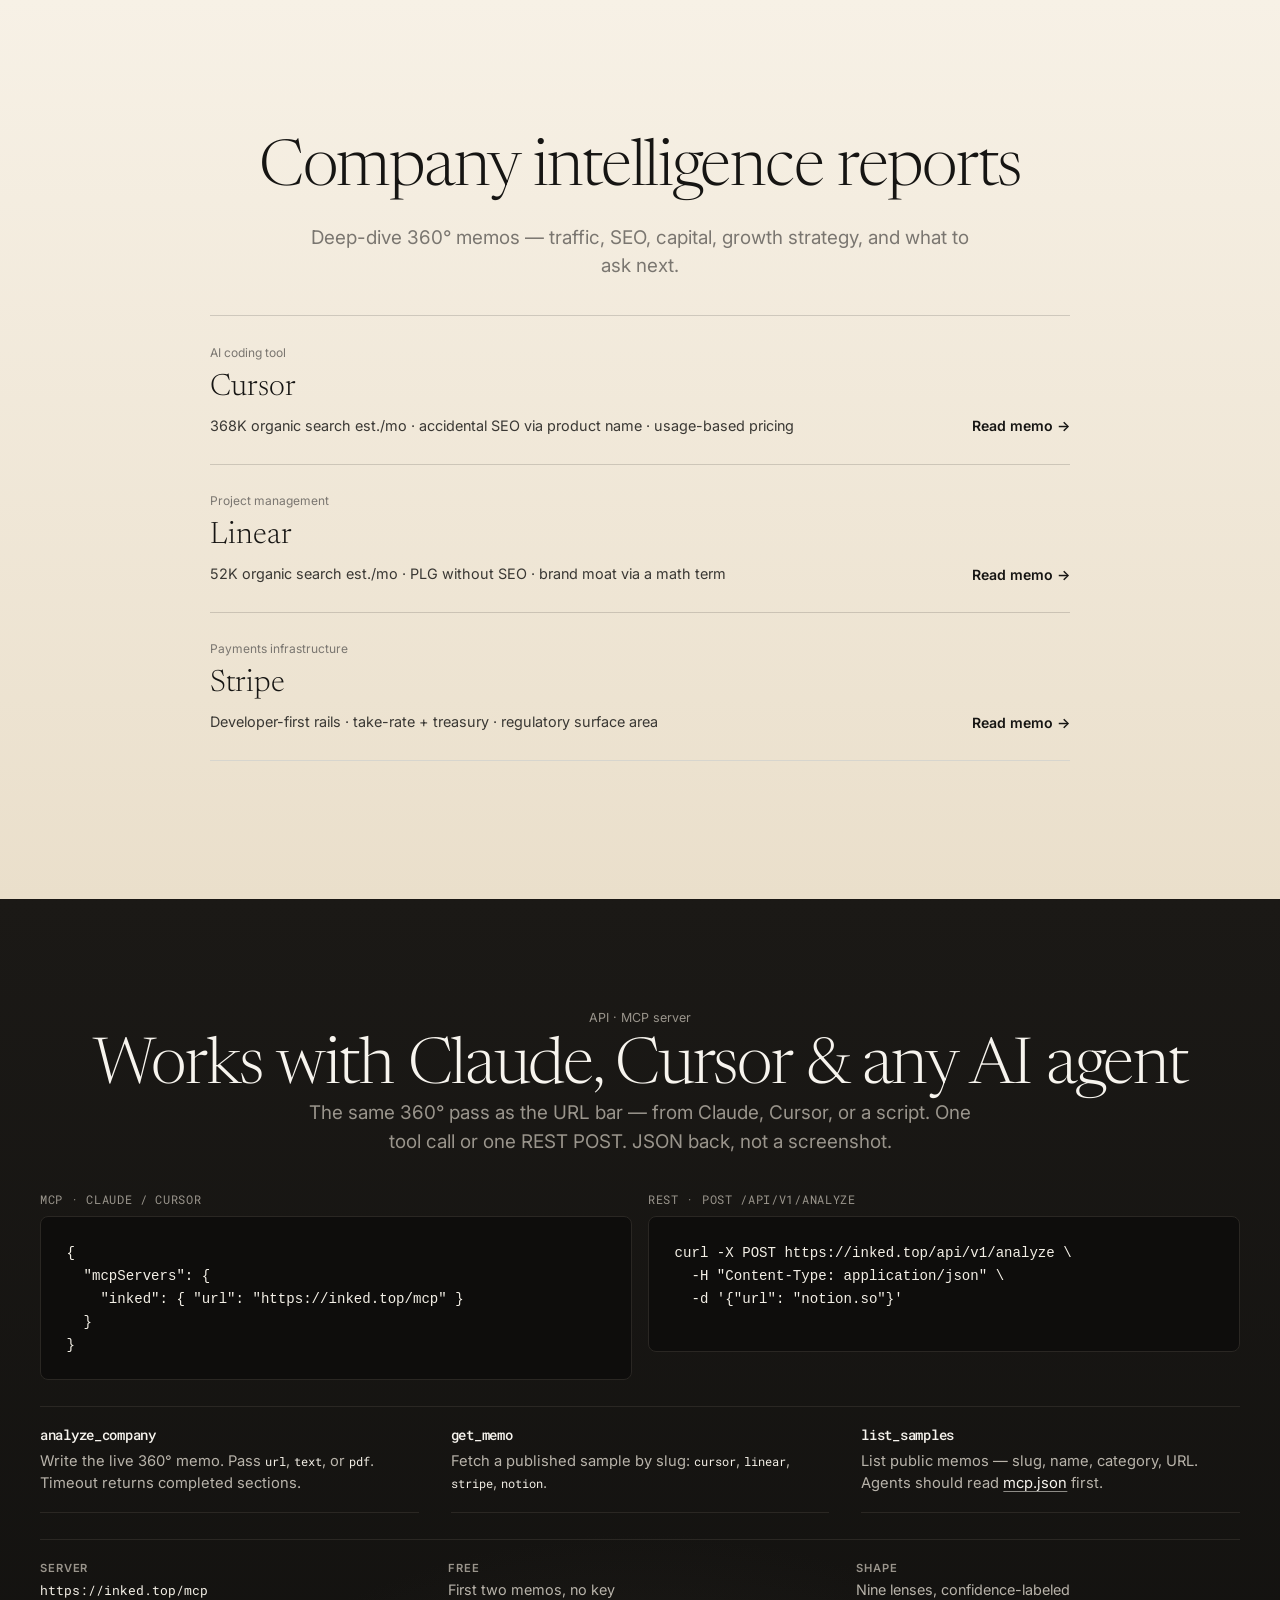
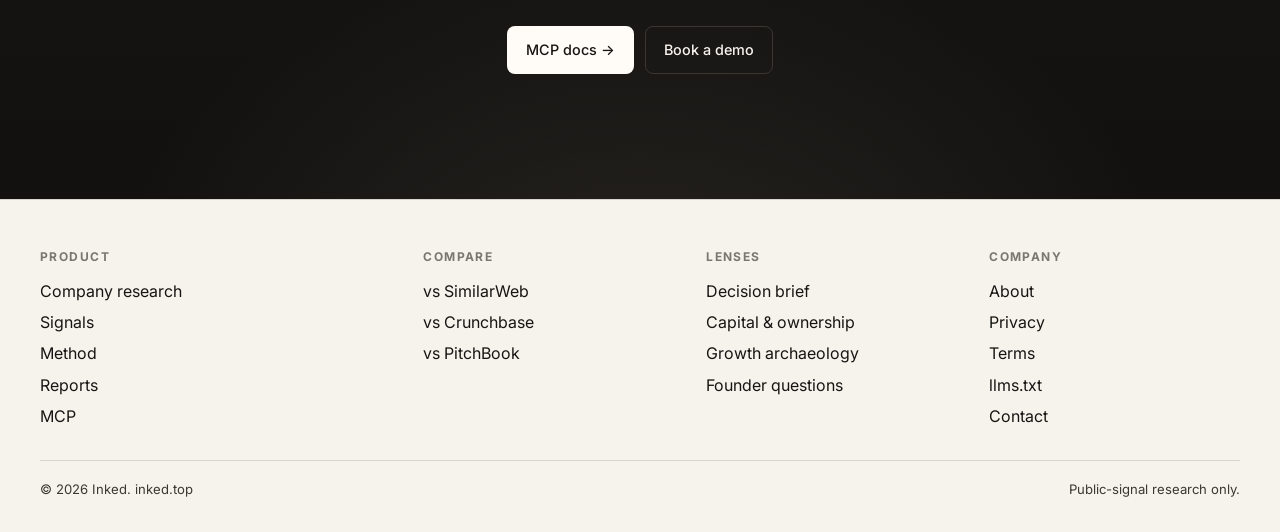
==== commit a9b51d57: "feat: rebrand the company website" ====
--- a/index.html
+++ b/index.html
@@ -1,195 +1,549 @@
 <!DOCTYPE html>
 <html lang="en">
-
 <head>
-    <meta charset="utf-8" />
-    <meta name="viewport" content="width=device-width, initial-scale=1, shrink-to-fit=no" />
-    <meta name="description" content="Inked Top automates web data extraction from any website using AI/ML to ransform the web into data"/>
-    <meta name="author" content="Encore Shao" />
-    <meta name="keywords" content="Top Inked, Company, Data, AI/ML, Company, Web, Sales People">
-    <title>Inked.top | AI/ML Data Sourcing</title>
-    <link rel="icon" type="image/x-icon" href="assets/favicon.ico" />
-    <!-- Font Awesome icons (free version)-->
-    <!-- Google fonts-->
-    <link href="https://fonts.googleapis.com/css?family=Varela+Round" rel="stylesheet" />
-    <link href="https://fonts.googleapis.com/css?family=Nunito:200,200i,300,300i,400,400i,600,600i,700,700i,800,800i,900,900i" rel="stylesheet" />
-    <!-- Core theme CSS (includes Bootstrap)-->
-    <link href="css/styles.css" rel="stylesheet" />
-    <link href="css/fontawesome-all.css" rel="stylesheet" />
+  <meta charset="utf-8">
+  <meta name="viewport" content="width=device-width, initial-scale=1">
+  <title>Inked: Free AI Company Research for Investors (2026)</title>
+  <meta name="description" content="Paste a URL. Inked reads growth, capital, and risk — a 360° company memo for investors in 60 seconds. Public-signal research.">
+  <link rel="canonical" href="https://inked.top/">
+  <link rel="alternate" type="text/plain" title="LLM index" href="https://inked.top/llms.txt">
+  <link rel="icon" href="assets/favicon.ico" sizes="48x48">
+  <link rel="icon" href="assets/logo.svg" type="image/svg+xml">
+  <link rel="icon" href="assets/logo-32.png" type="image/png" sizes="32x32">
+  <link rel="icon" href="assets/logo-16.png" type="image/png" sizes="16x16">
+  <link rel="apple-touch-icon" href="assets/logo-180.png" sizes="180x180">
+  <link rel="manifest" href="assets/site.webmanifest">
+  <meta name="msapplication-TileColor" content="#F6F3EC">
+  <meta name="msapplication-TileImage" content="assets/logo-144.png">
+  <meta name="theme-color" content="#F6F3EC">
+  <meta name="color-scheme" content="light">
+  <meta name="robots" content="index,follow,max-image-preview:large,max-snippet:-1">
+  <meta name="author" content="Inked">
+  <meta property="og:site_name" content="Inked">
+  <meta property="og:type" content="website">
+  <meta property="og:title" content="Inked: Free AI Company Research for Investors (2026)">
+  <meta property="og:description" content="Paste a URL. Inked reads growth, capital, and risk — a 360° company memo for investors in 60 seconds.">
+  <meta property="og:url" content="https://inked.top/">
+  <meta property="og:image" content="https://inked.top/assets/og.png">
+  <meta property="og:image:alt" content="Inked — 360° investor research">
+  <meta property="og:locale" content="en_US">
+  <meta name="twitter:card" content="summary_large_image">
+  <meta name="twitter:title" content="Inked: Free AI Company Research for Investors (2026)">
+  <meta name="twitter:description" content="Paste a URL. Inked reads growth, capital, and risk — a 360° company memo for investors in 60 seconds.">
+  <meta name="twitter:image" content="https://inked.top/assets/og.png">
+  <script type="application/ld+json" id="inked-org">
+  {"@context":"https://schema.org","@type":"Organization","@id":"https://inked.top/#organization","name":"Inked","url":"https://inked.top","email":"hello@inked.top","logo":"https://inked.top/assets/logo-512.png","foundingLocation":{"@type":"Place","name":"Shanghai"}}
+  </script>
+  <link rel="preconnect" href="https://fonts.googleapis.com">
+  <link rel="preconnect" href="https://fonts.gstatic.com" crossorigin>
+  <link href="https://fonts.googleapis.com/css2?family=Inter:wght@300;400;500;600&family=Newsreader:ital,wght@0,300;0,400;1,300;1,400&family=Roboto+Mono:wght@400;500&display=swap" rel="stylesheet">
+  <link rel="stylesheet" href="css/styles.css">
 </head>
-
-<body id="page-top">
-    <!-- Navigation-->
-    <nav class="navbar navbar-expand-lg navbar-light fixed-top" id="mainNav">
-        <div class="container px-4 px-lg-5">
-            <a class="navbar-brand" href="#page-top">Top Inked</a>
-            <button class="navbar-toggler navbar-toggler-right" type="button" data-bs-toggle="collapse" data-bs-target="#navbarResponsive" aria-controls="navbarResponsive" aria-expanded="false" aria-label="Toggle navigation">
-                Menu
-                <i class="fas fa-bars"></i>
-            </button>
-            <div class="collapse navbar-collapse" id="navbarResponsive">
-                <ul class="navbar-nav ms-auto">
-                    <li class="nav-item"><a class="nav-link" href="#about">About</a></li>
-                    <li class="nav-item"><a class="nav-link" href="#projects">Projects</a></li>
-                    <li class="nav-item"><a class="nav-link" href="#signup">Contact</a></li>
-                </ul>
+<body>
+  <a class="skip" href="#main">Skip to content</a>
+
+  <header class="nav">
+    <a class="brand" href="index.html">
+      <img class="brand-logo" src="assets/logo-64.png" srcset="assets/logo-32.png 1x, assets/logo-64.png 2x" width="28" height="28" alt="">
+      <span class="brand-mark">Inked</span>
+    </a>
+    <nav>
+      <ul class="nav-links">
+        <li><a href="about.html">About</a></li>
+        <li><a href="#signals">Signals</a></li>
+        <li><a href="#how">Method</a></li>
+        <li><a href="#samples">Samples</a></li>
+        <li><a href="#compare">Compare</a></li>
+        <li><a href="#reports">Reports</a></li>
+        <li><a href="mcp.html">MCP</a></li>
+      </ul>
+    </nav>
+    <div class="nav-cta">
+      <button class="btn btn-ghost btn-pill" type="button" data-open-auth>Sign in</button>
+      <button class="btn btn-ink btn-pill" type="button" data-open-demo>Book a demo</button>
+      <button class="menu-toggle" type="button" aria-label="Open menu" aria-expanded="false" data-menu>
+        <span></span>
+      </button>
+    </div>
+    <div class="nav-drawer" data-drawer>
+      <a href="about.html">About</a>
+      <a href="#signals">Signals</a>
+      <a href="#how">Method</a>
+      <a href="#samples">Samples</a>
+      <a href="#compare">Compare</a>
+      <a href="#reports">Reports</a>
+      <a href="mcp.html">MCP</a>
+      <button type="button" data-open-auth>Sign in</button>
+      <button type="button" data-open-demo>Book a demo</button>
+    </div>
+  </header>
+
+  <main id="main" data-stages>
+    <section class="hero-bleed" id="analyze">
+    <div class="wrap hero-center">
+      <p class="built-by">Public signals · written as one memo</p>
+
+      <h1>Read a company from the record<br><i>before the first call</i></h1>
+
+      <p class="lede-center">Paste a URL. Inked fans out across SEO, traffic, archives, social, GitHub, pricing, and disclosed capital — then writes growth, thesis fit, risks, and the questions to take into the room. Not a dashboard. Not a rating.</p>
+
+      <form class="analyze analyze-center" data-analyze>
+        <div class="mode-panels">
+          <div class="mode-panel is-on" data-mode-panel="url">
+            <label class="visually-hidden" for="company-url">Company website</label>
+            <div class="analyze-bar">
+              <span class="analyze-prefix mono" aria-hidden="true">https://</span>
+              <input id="company-url" class="mono" name="url" type="text" placeholder="domain.com" autocomplete="url">
+              <button class="btn btn-ink btn-pill" type="submit">Analyze →</button>
             </div>
-        </div>
-    </nav>
-    <!-- Masthead-->
-    <header class="masthead" id="masthead">
-        <div class="container px-4 px-lg-5 d-flex h-100 align-items-center justify-content-center">
-            <div class="d-flex justify-content-center">
-                <div class="text-center">
-                    <h1 class="mx-auto my-0 text-uppercase">Smarter Data</h1>
-                    <h2 class="text-white-50 mx-auto mt-2 mb-5">Use AI to drive data productivity.</h2>
-                    <a class="btn btn-primary" href="#about">Get Started</a>
-                </div>
+          </div>
+          <div class="mode-panel" data-mode-panel="text" hidden>
+            <label class="visually-hidden" for="company-text">Product description</label>
+            <textarea id="company-text" name="text" rows="4" placeholder="Product description — best for companies without a clean website, or an internal thesis note."></textarea>
+            <button class="btn btn-ink btn-pill" type="submit">Analyze →</button>
+          </div>
+          <div class="mode-panel" data-mode-panel="pdf" hidden>
+            <label class="pdf-drop">
+              <input type="file" accept="application/pdf" hidden data-pdf>
+              <strong>Click to upload a PDF, or drag and drop</strong>
+              <small>Pitch decks, investor updates, PRDs. Max 20 MB. We extract the company and run the same 360° pass.</small>
+            </label>
+            <button class="btn btn-ink btn-pill" type="submit">Analyze →</button>
+          </div>
+        </div>
+
+        <div class="try-row try-center">
+          <span>TRY</span>
+          <button class="chip" type="button" data-try="cursor.com">cursor.com</button>
+          <button class="chip" type="button" data-try="linear.app">linear.app</button>
+          <button class="chip" type="button" data-try="notion.so">notion.so</button>
+          <button class="chip" type="button" data-try="stripe.com">stripe.com</button>
+        </div>
+
+        <button class="advanced-toggle" type="button" data-advanced>
+          <span aria-hidden="true">▶</span> Advanced — name, text, PDF input
+        </button>
+        <div class="advanced-bar" data-advanced-bar hidden>
+          <button type="button" class="is-on" data-mode="url">URL</button>
+          <button type="button" data-mode="text">Text</button>
+          <button type="button" data-mode="pdf">PDF</button>
+        </div>
+      </form>
+    </div>
+    </section>
+
+    <section class="band band-signals" id="signals">
+      <div class="wrap">
+        <p class="kicker-plain">Company signals</p>
+        <h2 class="center-title">What we actually read</h2>
+        <p class="center-sub">Nine public traces, in parallel. Every figure keeps a source class and a confidence label — high, medium, or low. We do not invent a private data room.</p>
+        <div class="signal-board">
+          <article>
+            <span class="mono">Site</span>
+            <h3>Live site &amp; archives</h3>
+            <p>Homepage, pricing, careers, and Wayback inflections — when the story on the site changed.</p>
+          </article>
+          <article>
+            <span class="mono">Demand</span>
+            <h3>SEO &amp; organic</h3>
+            <p>Category queries, branded search, and whether the name is the query or an accident.</p>
+          </article>
+          <article>
+            <span class="mono">Reach</span>
+            <h3>Traffic shape</h3>
+            <p>Public estimates of volume and mix. Treated as a funnel hint, never as revenue.</p>
+          </article>
+          <article>
+            <span class="mono">Social</span>
+            <h3>Community gravity</h3>
+            <p>X, LinkedIn, forums, Product Hunt — who talks, and whether talk compounds.</p>
+          </article>
+          <article>
+            <span class="mono">Build</span>
+            <h3>Developer traces</h3>
+            <p>GitHub, docs, changelog cadence. Useful when the buyer is technical.</p>
+          </article>
+          <article>
+            <span class="mono">Price</span>
+            <h3>Monetization</h3>
+            <p>Plans, packaging, usage meters. How they capture value, and where it leaks.</p>
+          </article>
+          <article>
+            <span class="mono">Capital</span>
+            <h3>Funding trail</h3>
+            <p>Disclosed rounds, valuation breadcrumbs, and how much is already priced in.</p>
+          </article>
+          <article>
+            <span class="mono">Motion</span>
+            <h3>Launch waves</h3>
+            <p>GTM shifts, model upgrades, suite expansions — the moments the company rewrote itself.</p>
+          </article>
+          <article>
+            <span class="mono">Risk</span>
+            <h3>Thesis &amp; surface</h3>
+            <p>Concentration, regulation, platform dependence — then the first-call questions.</p>
+          </article>
+        </div>
+      </div>
+    </section>
+
+    <section class="band band-steps" id="how">
+      <div class="wrap">
+        <p class="kicker-plain">Method · about 60 seconds</p>
+        <h2 class="center-title">How it works</h2>
+        <p class="center-sub">URL, product text, or a PDF in. Nine public traces in parallel. One memo you can take into the partner meeting — not a dashboard, not a rating.</p>
+        <div class="how-grid">
+          <article>
+            <span class="how-num">01</span>
+            <h3>Enter a company</h3>
+            <p>Paste a website, drop a pitch deck, or type a product note. The first two memos need no account.</p>
+            <ul class="how-points">
+              <li>URL is the default — any live site</li>
+              <li>Text when the website is thin or internal</li>
+              <li>PDF for decks, updates, and PRDs</li>
+            </ul>
+          </article>
+          <article>
+            <span class="how-num">02</span>
+            <h3>We read the record</h3>
+            <p>Nine traces fan out together. Every figure keeps a source class and a confidence label — high, medium, or low.</p>
+            <ul class="how-points">
+              <li>Site, archives, SEO, traffic shape</li>
+              <li>Social, GitHub, pricing pages</li>
+              <li>Disclosed capital, launches, risk</li>
+            </ul>
+          </article>
+          <article>
+            <span class="how-num">03</span>
+            <h3>Get the 360° memo</h3>
+            <p>Nine lenses, written as one document. You leave with a verdict, the growth story, and the questions to ask first.</p>
+            <ul class="how-points">
+              <li>Decision brief and next moves</li>
+              <li>Capital, positioning, growth waves</li>
+              <li>Risks, founder questions, evidence</li>
+            </ul>
+          </article>
+        </div>
+        <p class="how-note">We do not invent a private data room. Public signals only.</p>
+      </div>
+    </section>
+
+    <section class="band band-gallery" id="samples">
+      <div class="wrap">
+        <p class="kicker-plain">Written examples</p>
+        <h2 class="center-title">See it in action</h2>
+        <p class="center-sub">Same 360° pass, four different growth stories. These are written samples — not live private-data crawls.</p>
+        <div class="sample-grid">
+          <a class="sample-card" href="report.html?c=cursor">
+            <span>AI coding IDE</span>
+            <h3>Cursor</h3>
+            <p class="sample-quote">A dictionary word became the default interface for writing software.</p>
+            <dl class="sample-stats">
+              <div><dt>Thesis fit</dt><dd>86 / 100</dd></div>
+              <div><dt>Organic</dt><dd>368K / mo</dd></div>
+              <div><dt>Capital</dt><dd>$1B+ disclosed</dd></div>
+            </dl>
+            <p>Accidental SEO via the product name. Usage-based pricing is both the engine and the margin question.</p>
+            <em>Read memo →</em>
+          </a>
+          <a class="sample-card" href="report.html?c=linear">
+            <span>Project management</span>
+            <h3>Linear</h3>
+            <p class="sample-quote">Taste as go-to-market — PLG without leaning on SEO.</p>
+            <dl class="sample-stats">
+              <div><dt>Thesis fit</dt><dd>79 / 100</dd></div>
+              <div><dt>Organic</dt><dd>52K / mo</dd></div>
+              <div><dt>Motion</dt><dd>PLG → enterprise</dd></div>
+            </dl>
+            <p>Low search is not weakness. The product is the marketing; the brand is a math term.</p>
+            <em>Read memo →</em>
+          </a>
+          <a class="sample-card" href="report.html?c=notion">
+            <span>AI workspace</span>
+            <h3>Notion</h3>
+            <p class="sample-quote">Culture first, then the race to become a system of record.</p>
+            <dl class="sample-stats">
+              <div><dt>Thesis fit</dt><dd>77 / 100</dd></div>
+              <div><dt>Social</dt><dd>509K+ gravity</dd></div>
+              <div><dt>Risk</dt><dd>Suite war</dd></div>
+            </dl>
+            <p>Templates and campus love built the graph. AI has to monetize it before Microsoft and Google close the bundle.</p>
+            <em>Read memo →</em>
+          </a>
+          <a class="sample-card" href="report.html?c=stripe">
+            <span>Payments infrastructure</span>
+            <h3>Stripe</h3>
+            <p class="sample-quote">The diligence question is now surface area, not product-market fit.</p>
+            <dl class="sample-stats">
+              <div><dt>Thesis fit</dt><dd>91 / 100</dd></div>
+              <div><dt>Role</dt><dd>Infrastructure</dd></div>
+              <div><dt>Risk</dt><dd>Regulatory</dd></div>
+            </dl>
+            <p>Developer-first rails became a financial network. Take-rate, treasury, and licenses are the memo — not the docs.</p>
+            <em>Read memo →</em>
+          </a>
+        </div>
+      </div>
+    </section>
+
+    <section class="band band-quote" id="compare">
+      <div class="wrap">
+        <p class="kicker-plain">Against tools you already pay for</p>
+        <h2 class="center-title">Compare with alternatives</h2>
+        <p class="center-sub">Traffic tools and deal databases leave the argument unwritten. Inked is the memo layer: growth archaeology and the questions to take into the room.</p>
+        <div class="compare-table-wrap">
+          <table class="compare-table">
+            <thead>
+              <tr>
+                <th scope="col"><span class="visually-hidden">Lens</span></th>
+                <th scope="col">Inked</th>
+                <th scope="col">SimilarWeb</th>
+                <th scope="col">Crunchbase</th>
+                <th scope="col">PitchBook</th>
+              </tr>
+            </thead>
+            <tbody>
+              <tr>
+                <th scope="row">What you leave with</th>
+                <td>A written 360° memo</td>
+                <td>Traffic dashboard</td>
+                <td>Company record</td>
+                <td>Deal database</td>
+              </tr>
+              <tr>
+                <th scope="row">Growth story</th>
+                <td>Waves, positioning, channels</td>
+                <td>Volume and mix</td>
+                <td>Little</td>
+                <td>Little</td>
+              </tr>
+              <tr>
+                <th scope="row">Capital</th>
+                <td>Disclosed trail + a reading</td>
+                <td>—</td>
+                <td>Rounds and news</td>
+                <td>Deep, licensed</td>
+              </tr>
+              <tr>
+                <th scope="row">What to ask next</th>
+                <td>Founder questions, sourced</td>
+                <td>—</td>
+                <td>—</td>
+                <td>Some IC notes</td>
+              </tr>
+              <tr>
+                <th scope="row">Confidence</th>
+                <td>Every figure is labeled</td>
+                <td>Modeled estimates</td>
+                <td>Structured filings</td>
+                <td>Paid research</td>
+              </tr>
+              <tr>
+                <th scope="row">Best used for</th>
+                <td>The partner meeting</td>
+                <td>SEO and growth ops</td>
+                <td>Sourcing a list</td>
+                <td>Cap table diligence</td>
+              </tr>
+            </tbody>
+          </table>
+        </div>
+        <p class="compare-close">They give you the numbers. Inked writes the argument.</p>
+      </div>
+    </section>
+
+    <section class="band band-ledger" id="reports">
+      <div class="wrap">
+        <h2 class="center-title">Company intelligence reports</h2>
+        <p class="center-sub">Deep-dive 360° memos — traffic, SEO, capital, growth strategy, and what to ask next.</p>
+        <div class="report-rows">
+          <a href="report.html?c=cursor">
+            <div>
+              <small>AI coding tool</small>
+              <strong>Cursor</strong>
+              <p>368K organic search est./mo · accidental SEO via product name · usage-based pricing</p>
             </div>
-        </div>
-    </header>
-    <!-- About-->
-    <section class="about-section text-center" id="about">
-        <div class="container px-4 px-lg-5">
-            <div class="row gx-4 gx-lg-5 justify-content-center">
-                <div class="col-lg-8">
-                    <h2 class="text-white mb-4">Top Inked</h2>
-                    <p class="text-white-50">
-                        Top Inked is a Digital Service, and focus on Web, Mobile, UX/UI, Data, AI Development.
-                        <br /> we are use Ruby on Rails to build awesome web apps and tools.
-                        <br />
-                        <br />
-                        <br /> If you have a idea? please contact me (hello@inked.top).
-                    </p>
-                </div>
+            <span>Read memo →</span>
+          </a>
+          <a href="report.html?c=linear">
+            <div>
+              <small>Project management</small>
+              <strong>Linear</strong>
+              <p>52K organic search est./mo · PLG without SEO · brand moat via a math term</p>
             </div>
-            <!-- <img class="img-fluid" src="assets/img/ipad.png" alt="..." /> -->
-        </div>
-    </section>
-    <!-- Projects-->
-    <section class="projects-section bg-light" id="projects">
-        <div class="container px-4 px-lg-5">
-            <!-- Featured Project Row-->
-            <div class="row gx-0 mb-4 mb-lg-5 align-items-center">
-                <div class="col-xl-8 col-lg-7"><img class="img-fluid mb-3 mb-lg-0" src="assets/img/bg-masthead.jpg" alt="..." /></div>
-                <div class="col-xl-4 col-lg-5">
-                    <div class="featured-text text-center text-lg-left">
-                        <h4>Discover</h4>
-                        <p class="text-black-50 mb-0">use Powerful AI modeling to discover new stuff from news.</p>
-                    </div>
-                </div>
+            <span>Read memo →</span>
+          </a>
+          <a href="report.html?c=stripe">
+            <div>
+              <small>Payments infrastructure</small>
+              <strong>Stripe</strong>
+              <p>Developer-first rails · take-rate + treasury · regulatory surface area</p>
             </div>
-            <!-- Project One Row-->
-            <div class="row gx-0 mb-5 mb-lg-0 justify-content-center">
-                <div class="col-lg-6"><img class="img-fluid" src="assets/img/demo-image-01.jpg" alt="..." /></div>
-                <div class="col-lg-6">
-                    <div class="bg-black text-center h-100 project">
-                        <div class="d-flex h-100">
-                            <div class="project-text w-100 my-auto text-center text-lg-left">
-                                <h4 class="text-white">Data Center</h4>
-                                <p class="mb-0 text-white-50">Collect data from each data source, analyze, reporting.</p>
-                                <hr class="d-none d-lg-block mb-0 ms-0" />
-                            </div>
-                        </div>
-                    </div>
-                </div>
-            </div>
-            <!-- Project Two Row-->
-            <div class="row gx-0 justify-content-center">
-                <div class="col-lg-6"><img class="img-fluid" src="assets/img/demo-image-02.jpg" alt="..." /></div>
-                <div class="col-lg-6 order-lg-first">
-                    <div class="bg-black text-center h-100 project">
-                        <div class="d-flex h-100">
-                            <div class="project-text w-100 my-auto text-center text-lg-right">
-                                <h4 class="text-white">Business ERP</h4>
-                                <p class="mb-0 text-white-50">User Roles, Projects, Contracts, Orders, etc...</p>
-                                <hr class="d-none d-lg-block mb-0 me-0" />
-                            </div>
-                        </div>
-                    </div>
-                </div>
-            </div>
-        </div>
-    </section>
-    <!-- Signup-->
-    <section class="signup-section" id="signup">
-        <div class="container px-4 px-lg-5">
-            <div class="row gx-4 gx-lg-5">
-                <div class="col-md-10 col-lg-8 mx-auto text-center">
-                    <i class="far fa-paper-plane fa-2x mb-2 text-white"></i>
-                    <h2 class="text-white mb-5">Subscribe to receive updates!</h2>
-                    <form class="form-signup d-flex flex-column flex-sm-row">
-                        <input class="form-control flex-fill me-0 me-sm-2 mb-3 mb-sm-0" id="inputEmail" type="email" placeholder="Enter email address..." />
-                        <button class="btn btn-primary" type="submit">Subscribe</button>
-                    </form>
-                </div>
-            </div>
-        </div>
-    </section>
-    <!-- Contact-->
-    <section class="contact-section bg-black">
-        <div class="container px-4 px-lg-5">
-            <div class="row gx-4 gx-lg-5">
-                <div class="col-md-4 mb-3 mb-md-0">
-                    <div class="card py-4 h-100">
-                        <div class="card-body text-center">
-                            <i class="fas fa-map-marked-alt text-primary mb-2"></i>
-                            <h4 class="text-uppercase m-0">Address</h4>
-                            <hr class="my-4 mx-auto" />
-                            <div class="small text-black-50">Shanghai, China</div>
-                        </div>
-                    </div>
-                </div>
-                <div class="col-md-4 mb-3 mb-md-0">
-                    <div class="card py-4 h-100">
-                        <div class="card-body text-center">
-                            <i class="fas fa-envelope text-primary mb-2"></i>
-                            <h4 class="text-uppercase m-0">Email</h4>
-                            <hr class="my-4 mx-auto" />
-                            <div class="small text-black-50"><a href="#!">hello@inked.top</a></div>
-                        </div>
-                    </div>
-                </div>
-                <div class="col-md-4 mb-3 mb-md-0">
-                    <div class="card py-4 h-100">
-                        <div class="card-body text-center">
-                            <i class="fas fa-mobile-alt text-primary mb-2"></i>
-                            <h4 class="text-uppercase m-0">Phone</h4>
-                            <hr class="my-4 mx-auto" />
-                            <div class="small text-black-50">...</div>
-                        </div>
-                    </div>
-                </div>
-            </div>
-            <div class="social d-flex justify-content-center">
-                <a class="mx-2" href="#!"><i class="fab fa-twitter"></i></a>
-                <a class="mx-2" href="#!"><i class="fab fa-facebook-f"></i></a>
-                <a class="mx-2" href="#!"><i class="fab fa-github"></i></a>
-            </div>
-        </div>
-    </section>
-    <!-- Footer-->
-    <footer class="footer bg-black small text-center text-white-50">
-        <div class="container px-4 px-lg-5">Copyright &copy; inked.top 2021</div>
-    </footer>
-    <!-- Bootstrap core JS-->
-    <script src="https://cdn.jsdelivr.net/npm/bootstrap@5.0.1/dist/js/bootstrap.bundle.min.js"></script>
-    <!-- Core theme JS-->
-    <script src="js/scripts.js"></script>
-    <script src="js/fontawesome-all.js"></script>
-
-    <script src="https://cdnjs.cloudflare.com/ajax/libs/three.js/r121/three.min.js"></script>
-    <script src="https://cdn.jsdelivr.net/npm/vanta@latest/dist/vanta.halo.min.js"></script>
-    <script>
-        VANTA.HALO({
-          el: "#masthead",
-          mouseControls: true,
-          touchControls: true,
-          gyroControls: false,
-          minHeight: 200.00,
-          minWidth: 200.00
-        })
-    </script>
+            <span>Read memo →</span>
+          </a>
+        </div>
+      </div>
+    </section>
+
+    <section class="band band-console" id="api">
+      <div class="wrap">
+        <p class="kicker-plain">API · MCP server</p>
+        <h2 class="center-title tight">Works with Claude, Cursor &amp; any AI agent</h2>
+        <p class="center-sub">The same 360° pass as the URL bar — from Claude, Cursor, or a script. One tool call or one REST POST. JSON back, not a screenshot.</p>
+
+        <div class="console-split">
+          <figure>
+            <figcaption>MCP · Claude / Cursor</figcaption>
+            <pre class="code-sample" tabindex="0"><code>{
+  "mcpServers": {
+    "inked": { "url": "https://inked.top/mcp" }
+  }
+}</code></pre>
+          </figure>
+          <figure>
+            <figcaption>REST · POST /api/v1/analyze</figcaption>
+            <pre class="code-sample" tabindex="0"><code>curl -X POST https://inked.top/api/v1/analyze \
+  -H "Content-Type: application/json" \
+  -d '{"url": "notion.so"}'</code></pre>
+          </figure>
+        </div>
+
+        <div class="console-tools">
+          <article>
+            <h3 class="mono">analyze_company</h3>
+            <p>Write the live 360° memo. Pass <code>url</code>, <code>text</code>, or <code>pdf</code>. Timeout returns completed sections.</p>
+          </article>
+          <article>
+            <h3 class="mono">get_memo</h3>
+            <p>Fetch a published sample by slug: <code>cursor</code>, <code>linear</code>, <code>stripe</code>, <code>notion</code>.</p>
+          </article>
+          <article>
+            <h3 class="mono">list_samples</h3>
+            <p>List public memos — slug, name, category, URL. Agents should read <a href="mcp.json">mcp.json</a> first.</p>
+          </article>
+        </div>
+
+        <ul class="console-meta">
+          <li><span>Server</span> <code>https://inked.top/mcp</code></li>
+          <li><span>Free</span> First two memos, no key</li>
+          <li><span>Shape</span> Nine lenses, confidence-labeled</li>
+        </ul>
+
+        <p class="console-actions">
+          <a class="btn btn-ink btn-pill" href="mcp.html">MCP docs →</a>
+          <button class="btn btn-ghost-console btn-pill" type="button" data-open-demo>Book a demo</button>
+        </p>
+      </div>
+    </section>
+  </main>
+
+  <footer class="footer footer-light">
+    <div class="wrap">
+      <div class="footer-grid">
+        <div>
+          <h4>Product</h4>
+          <ul>
+            <li><a href="#analyze">Company research</a></li>
+            <li><a href="#signals">Signals</a></li>
+            <li><a href="#how">Method</a></li>
+            <li><a href="#reports">Reports</a></li>
+            <li><a href="mcp.html">MCP</a></li>
+          </ul>
+        </div>
+        <div>
+          <h4>Compare</h4>
+          <ul>
+            <li><a href="#compare">vs SimilarWeb</a></li>
+            <li><a href="#compare">vs Crunchbase</a></li>
+            <li><a href="#compare">vs PitchBook</a></li>
+          </ul>
+        </div>
+        <div>
+          <h4>Lenses</h4>
+          <ul>
+            <li><a href="report.html?c=cursor">Decision brief</a></li>
+            <li><a href="report.html?c=cursor#capital">Capital &amp; ownership</a></li>
+            <li><a href="report.html?c=cursor#growth">Growth archaeology</a></li>
+            <li><a href="report.html?c=cursor#questions">Founder questions</a></li>
+          </ul>
+        </div>
+        <div>
+          <h4>Company</h4>
+          <ul>
+            <li><a href="about.html">About</a></li>
+            <li><a href="privacy.html">Privacy</a></li>
+            <li><a href="terms.html">Terms</a></li>
+            <li><a href="llms.txt">llms.txt</a></li>
+            <li><a href="mailto:hello@inked.top">Contact</a></li>
+          </ul>
+        </div>
+      </div>
+      <div class="footer-end">
+        <span>© 2026 Inked. inked.top</span>
+        <span>Public-signal research only.</span>
+      </div>
+    </div>
+  </footer>
+
+  <div class="overlay" data-overlay hidden>
+    <div class="overlay-panel" role="dialog" aria-modal="true" aria-labelledby="analyze-title">
+      <h2 id="analyze-title">Analyzing…</h2>
+      <p class="sub">Max wait 5 minutes. Timeout returns completed sections automatically.</p>
+      <ul class="signal-list" data-signals>
+        <li data-signal><i class="dot"></i> Website analysis (Wayback Machine)</li>
+        <li data-signal><i class="dot"></i> Traffic &amp; SEO analysis</li>
+        <li data-signal><i class="dot"></i> Social, GitHub &amp; community</li>
+        <li data-signal><i class="dot"></i> Pricing &amp; monetization</li>
+        <li data-signal><i class="dot"></i> Capital &amp; disclosed ownership</li>
+        <li data-signal><i class="dot"></i> Growth waves &amp; launch history</li>
+        <li data-signal><i class="dot"></i> Thesis fit, risks, founder questions</li>
+        <li data-signal><i class="dot"></i> AI investment memo</li>
+      </ul>
+      <div class="overlay-actions">
+        <span class="elapsed" data-elapsed>Elapsed: 0 seconds</span>
+        <button class="btn btn-line btn-pill" type="button" data-cancel>⏹ Cancel</button>
+      </div>
+    </div>
+  </div>
+
+  <div class="modal" data-auth hidden>
+    <div class="modal-card" role="dialog" aria-modal="true" aria-labelledby="auth-title">
+      <h2 id="auth-title">Sign in to get 2 free investor memos</h2>
+      <p>We’ll email a magic link. No password.</p>
+      <form data-auth-form>
+        <div class="field">
+          <label for="auth-email">Work email</label>
+          <input id="auth-email" type="email" required placeholder="you@fund.com" autocomplete="email">
+        </div>
+        <button class="btn btn-ink btn-pill" type="submit" style="width:100%">Email me a magic link</button>
+      </form>
+      <p style="margin-top:0.9rem"><button class="btn btn-ghost" type="button" data-close-auth>Not now</button></p>
+    </div>
+  </div>
+
+  <div class="modal" data-demo hidden>
+    <div class="modal-card" role="dialog" aria-modal="true" aria-labelledby="demo-title">
+      <h2 id="demo-title">Book a 20-minute walkthrough</h2>
+      <p>We’ll run the 360° memo on a company you name — then walk the lenses with your team.</p>
+      <form data-demo-form>
+        <div class="field">
+          <label for="demo-email">Work email</label>
+          <input id="demo-email" type="email" required placeholder="you@fund.com" autocomplete="email">
+        </div>
+        <div class="field">
+          <label for="demo-firm">Fund or firm</label>
+          <input id="demo-firm" type="text" placeholder="Optional" autocomplete="organization">
+        </div>
+        <button class="btn btn-ink btn-pill" type="submit" style="width:100%">Request a demo</button>
+      </form>
+      <p style="margin-top:0.9rem"><button class="btn btn-ghost" type="button" data-close-demo>Not now</button></p>
+    </div>
+  </div>
+
+  <div class="toast" data-toast role="status"></div>
+  <script src="js/seo.js"></script>
+  <script src="js/companies.js"></script>
+  <script src="js/app.js"></script>
+  <script>if (window.INKED_SEO) window.INKED_SEO.applyHome();</script>
 </body>
-
-</html>+</html>
--- a/css/styles.css
+++ b/css/styles.css
@@ -0,0 +1,2177 @@
+:root {
+  --ink: #161513;
+  --ink-dark: #2c2a27;
+  --ink-soft: color-mix(in oklab, #161513 6%, #f6f3ec);
+  --ink-wash: color-mix(in oklab, #161513 5%, transparent);
+  --teal: #5f6b63;
+  --violet: #6a6570;
+  --paper: #f6f3ec;
+  --paper-2: #efe8dc;
+  --paper-3: #e4ddd0;
+  --rule: color-mix(in oklab, #161513 12%, #f6f3ec);
+  --ink-black: #161513;
+  --heading: #161513;
+  --body: #3a3834;
+  --muted: #7a7670;
+  --faint: #a39e96;
+  --love: #8a4a4a;
+  --good: #3f5a4a;
+  --warn: #8a6230;
+  --white: #fffcf7;
+  --lift: #fffcf7;
+  --well: #161513;
+  --cta: #161513;
+  --cta-text: #f7f4ee;
+  --hair: inset 0 0 0 0.5px rgba(22, 21, 19, 0.08);
+
+  --display: Newsreader, "Iowan Old Style", Palatino, serif;
+  --serif: Newsreader, "Iowan Old Style", Palatino, serif;
+  --sans: Inter, "Helvetica Neue", system-ui, sans-serif;
+  --mono: "Roboto Mono", ui-monospace, monospace;
+
+  --ease: cubic-bezier(0.16, 1, 0.3, 1);
+  --ease-out: cubic-bezier(0.16, 1, 0.3, 1);
+  --rise: 720ms;
+  --stagger: 72ms;
+  --shadow: 0 18px 20px rgba(22, 21, 19, 0.08), 0 2px 3px rgba(22, 21, 19, 0.06);
+  --max: 1240px;
+  --gutter: clamp(1.25rem, 4vw, 2.5rem);
+  --radius: 8px;
+}
+
+*,
+*::before,
+*::after {
+  box-sizing: border-box;
+}
+
+html {
+  scroll-behavior: smooth;
+  scroll-padding-top: 0;
+}
+
+@media (min-width: 960px) and (min-height: 820px) {
+  html {
+    scroll-snap-type: y mandatory;
+  }
+}
+
+@media (prefers-reduced-motion: reduce) {
+  html {
+    scroll-behavior: auto;
+    scroll-snap-type: none;
+  }
+}
+
+body {
+  margin: 0;
+  background:
+    radial-gradient(90% 50% at 50% -8%, #ffffff 0%, transparent 52%),
+    linear-gradient(180deg, #f7f3eb 0%, #fffcf7 42%, #f3efe6 100%);
+  background-attachment: fixed;
+  color: var(--body);
+  font-family: var(--sans);
+  font-size: 16px;
+  font-weight: 400;
+  line-height: 1.5;
+  font-kerning: normal;
+  -webkit-font-smoothing: antialiased;
+}
+
+body::before {
+  content: none;
+}
+
+img {
+  max-width: 100%;
+}
+
+a {
+  color: inherit;
+  text-decoration-color: color-mix(in oklab, var(--ink) 35%, var(--rule));
+  text-underline-offset: 0.18em;
+}
+
+a:hover {
+  color: var(--muted);
+}
+
+button,
+input {
+  font: inherit;
+}
+
+button {
+  cursor: pointer;
+}
+
+:focus-visible {
+  outline: 2px solid var(--ink);
+  outline-offset: 3px;
+}
+
+.skip {
+  position: absolute;
+  left: 1rem;
+  top: -4rem;
+  z-index: 80;
+  background: var(--cta);
+  color: var(--cta-text);
+  padding: 0.5rem 0.85rem;
+  border-radius: var(--radius);
+}
+
+.skip:focus {
+  top: 1rem;
+}
+
+.wrap {
+  width: min(var(--max), calc(100% - var(--gutter) * 2));
+  margin-inline: auto;
+}
+
+.eyebrow {
+  display: inline-flex;
+  align-items: center;
+  gap: 0.55rem;
+  margin: 0 0 1rem;
+  color: var(--muted);
+  font-size: 0.72rem;
+  font-weight: 600;
+  letter-spacing: 0.16em;
+  text-transform: uppercase;
+}
+
+.eyebrow::before {
+  content: "";
+  width: 1.35rem;
+  height: 1px;
+  background: var(--ink);
+}
+
+h1,
+h2,
+h3,
+.serif {
+  font-family: var(--display);
+  font-weight: 300;
+  color: var(--heading);
+  letter-spacing: -0.02em;
+}
+
+.mono {
+  font-family: var(--mono);
+  font-variant-numeric: tabular-nums;
+}
+
+/* ——— Nav ——— */
+
+.nav {
+  position: sticky;
+  top: 0;
+  z-index: 40;
+  isolation: isolate;
+  display: grid;
+  grid-template-columns: auto minmax(0, 1fr) auto;
+  align-items: center;
+  gap: 1rem;
+  padding: 0.85rem var(--gutter);
+  background: color-mix(in oklab, #fffcf7 82%, transparent);
+  backdrop-filter: blur(14px);
+  border-bottom: 1px solid var(--rule);
+}
+
+.nav > nav {
+  justify-self: center;
+  min-width: 0;
+}
+
+.brand {
+  display: flex;
+  align-items: center;
+  gap: 0.55rem;
+  text-decoration: none;
+  color: var(--heading);
+}
+
+.brand-logo {
+  display: block;
+  width: 28px;
+  height: 28px;
+  flex: none;
+  border-radius: 8px;
+}
+
+.brand-mark {
+  font-family: var(--display);
+  font-size: 1.35rem;
+  line-height: 1;
+  font-weight: 300;
+  letter-spacing: -0.02em;
+  color: var(--heading);
+}
+
+.btn-pill {
+  border-radius: var(--radius);
+}
+
+.visually-hidden {
+  position: absolute;
+  width: 1px;
+  height: 1px;
+  padding: 0;
+  margin: -1px;
+  overflow: hidden;
+  clip: rect(0, 0, 0, 0);
+  border: 0;
+}
+
+.nav-links {
+  display: none;
+  align-items: center;
+  gap: clamp(0.85rem, 1.6vw, 1.35rem);
+  list-style: none;
+  margin: 0;
+  padding: 0;
+}
+
+.nav-links a {
+  text-decoration: none;
+  color: var(--body);
+  font-size: 0.92rem;
+  font-weight: 500;
+}
+
+.nav-links a:hover,
+.nav-links a[aria-current="page"] {
+  color: var(--heading);
+}
+
+.nav-more {
+  position: relative;
+}
+
+.nav-more-btn {
+  border: 0;
+  background: none;
+  padding: 0;
+  color: var(--body);
+  font-family: var(--sans);
+  font-size: 0.92rem;
+  font-weight: 500;
+}
+
+.nav-more-btn:hover,
+.nav-more-btn[aria-expanded="true"] {
+  color: var(--heading);
+}
+
+.nav-more-menu {
+  position: absolute;
+  top: calc(100% + 0.75rem);
+  right: 0;
+  display: grid;
+  gap: 0.1rem;
+  min-width: 11.5rem;
+  padding: 0.5rem;
+  background: var(--lift);
+  border: 1px solid var(--rule);
+  border-radius: var(--radius);
+  box-shadow: var(--shadow);
+}
+
+.nav-more-menu[hidden] { display: none; }
+
+.nav-more-menu a,
+.nav-more-menu button {
+  display: block;
+  width: 100%;
+  border: 0;
+  background: none;
+  padding: 0.48rem 0.65rem;
+  border-radius: 6px;
+  color: var(--heading);
+  font-family: var(--sans);
+  font-size: 0.9rem;
+  font-weight: 500;
+  text-align: left;
+  text-decoration: none;
+}
+
+.nav-more-menu a:hover,
+.nav-more-menu button:hover,
+.nav-more-menu a[aria-current="page"] {
+  background: var(--ink-soft);
+}
+
+
+.nav-cta {
+  display: flex;
+  align-items: center;
+  gap: 0.45rem;
+}
+
+.nav-cta .btn-ghost {
+  color: var(--heading);
+}
+
+.nav-cta .btn-ghost:hover {
+  color: var(--muted);
+}
+
+.btn {
+  display: inline-flex;
+  align-items: center;
+  justify-content: center;
+  gap: 0.4rem;
+  min-height: 42px;
+  padding: 12px 18px;
+  border-radius: var(--radius);
+  border: 1px solid transparent;
+  font-family: var(--sans);
+  font-size: 0.9rem;
+  font-weight: 500;
+  text-decoration: none;
+  transition: background 180ms var(--ease), color 180ms var(--ease), border-color 180ms var(--ease), transform 180ms var(--ease);
+}
+
+.btn:hover {
+  transform: translateY(-1px);
+}
+
+.btn:active {
+  transform: translateY(0);
+}
+
+.btn-ghost {
+  background: transparent;
+  color: var(--body);
+}
+
+.btn-ghost:hover {
+  color: var(--muted);
+}
+
+.btn-line {
+  background: var(--cta);
+  border-color: var(--cta);
+  color: var(--cta-text);
+}
+
+.btn-line:hover {
+  background: var(--ink-dark);
+  border-color: var(--ink-dark);
+  color: var(--cta-text);
+}
+
+.btn-ink {
+  background: var(--cta);
+  color: var(--cta-text);
+}
+
+.btn-ink:hover {
+  background: var(--ink-dark);
+  color: var(--cta-text);
+}
+
+.menu-toggle {
+  display: grid;
+  place-items: center;
+  width: 42px;
+  height: 42px;
+  border: 1px solid var(--rule);
+  border-radius: var(--radius);
+  background: var(--lift);
+}
+
+.menu-toggle span,
+.menu-toggle span::before,
+.menu-toggle span::after {
+  display: block;
+  width: 16px;
+  height: 1.5px;
+  background: var(--heading);
+  position: relative;
+}
+
+.menu-toggle span::before,
+.menu-toggle span::after {
+  content: "";
+  position: absolute;
+  left: 0;
+}
+
+.menu-toggle span::before { top: -5px; }
+.menu-toggle span::after { top: 5px; }
+
+.nav-drawer {
+  display: none;
+  position: absolute;
+  top: 100%;
+  left: var(--gutter);
+  right: var(--gutter);
+  padding: 1rem;
+  background: var(--lift);
+  border: 1px solid var(--rule);
+  border-radius: var(--radius);
+  box-shadow: var(--shadow);
+}
+
+.nav-drawer.is-open { display: grid; gap: 0.75rem; }
+.nav-drawer a,
+.nav-drawer button {
+  border: 0;
+  background: none;
+  padding: 0;
+  text-align: left;
+  text-decoration: none;
+  font-family: var(--sans);
+  font-weight: 550;
+  color: var(--heading);
+}
+
+.nav-drawer a[aria-current="page"] {
+  text-decoration: underline;
+  text-underline-offset: 0.18em;
+}
+
+@media (max-width: 1079px) {
+  .nav {
+    grid-template-columns: auto auto;
+    justify-content: space-between;
+  }
+  .nav > nav { display: none; }
+}
+
+@media (min-width: 1080px) {
+  .nav-links { display: flex; }
+  .menu-toggle,
+  .nav-drawer { display: none !important; }
+}
+
+/* ——— Hero ——— */
+
+.hero-bleed {
+  position: relative;
+  z-index: 1;
+  overflow: hidden;
+  display: flex;
+  flex-direction: column;
+  justify-content: center;
+  min-height: 100vh;
+  min-height: 100dvh;
+  padding: 5.75rem 0 4.5rem;
+  background:
+    radial-gradient(72% 70% at 50% -12%, #ffffff 0%, transparent 58%),
+    linear-gradient(180deg, #f8f4ec 0%, #fffcf7 55%, #f4efe6 100%);
+  scroll-snap-align: start;
+  scroll-snap-stop: always;
+}
+
+.hero-bleed::after {
+  content: "";
+  position: absolute;
+  left: 50%;
+  bottom: 1.6rem;
+  width: 1px;
+  height: 2.6rem;
+  background: color-mix(in oklab, var(--heading) 20%, transparent);
+  transform: translateX(-50%);
+}
+
+.hero-center {
+  position: relative;
+  z-index: 1;
+  display: flex;
+  flex-direction: column;
+  align-items: center;
+  text-align: center;
+  padding: 0;
+}
+
+.built-by {
+  margin: 0 0 1.6rem;
+  color: var(--muted);
+  font-size: 0.72rem;
+  font-weight: 600;
+  letter-spacing: 0.16em;
+  text-transform: uppercase;
+}
+
+.built-by a {
+  color: var(--heading);
+  text-decoration: none;
+}
+
+.hero-center h1 {
+  margin: 0 0 1.35rem;
+  max-width: 16ch;
+  font-size: clamp(3.1rem, 8vw, 6.2rem);
+  font-weight: 300;
+  line-height: 0.9;
+}
+
+.hero-center h1 i {
+  font-style: italic;
+  font-weight: 300;
+  color: var(--heading);
+}
+
+.lede-center {
+  max-width: 44rem;
+  margin: 0 0 1.6rem;
+  font-size: clamp(1.05rem, 1.6vw, 1.22rem);
+  color: var(--body);
+}
+
+.announce {
+  max-width: 38rem;
+  margin: 0 0 1.6rem;
+  color: var(--muted);
+  font-size: 0.95rem;
+  font-style: italic;
+}
+
+.announce a { color: var(--heading); }
+
+.promo {
+  display: grid;
+  grid-template-columns: auto 1fr auto;
+  align-items: center;
+  gap: 0.9rem;
+  width: min(720px, 100%);
+  margin-bottom: 1.25rem;
+  padding: 0.85rem 1rem;
+  background: var(--well);
+  border: 1px solid transparent;
+  border-radius: var(--radius);
+  text-align: left;
+  text-decoration: none;
+  color: #d8d4cc;
+  box-shadow: var(--shadow);
+}
+
+.promo-mark {
+  display: grid;
+  place-items: center;
+  width: 42px;
+  height: 42px;
+  border-radius: 4px;
+  background: #fffcf7;
+  color: #161513;
+  font-family: var(--display);
+  font-size: 0.95rem;
+}
+
+.promo-copy {
+  display: grid;
+  gap: 0.15rem;
+}
+
+.promo-copy strong {
+  font-size: 0.92rem;
+  color: #f7f4ee;
+}
+
+.promo-copy small {
+  color: #a39e96;
+  font-size: 0.8rem;
+}
+
+.promo-go {
+  font-size: 0.88rem;
+  font-weight: 600;
+  color: #f7f4ee;
+  white-space: nowrap;
+}
+
+@media (max-width: 640px) {
+  .promo {
+    grid-template-columns: auto 1fr;
+  }
+  .promo-go { display: none; }
+}
+
+.analyze {
+  display: flex;
+  flex-direction: column;
+  gap: 0.85rem;
+}
+
+.analyze-center {
+  width: min(720px, 100%);
+  align-items: center;
+}
+
+.analyze-bar {
+  display: flex;
+  align-items: stretch;
+  gap: 0.45rem;
+  width: 100%;
+  padding: 8px 8px 8px 22px;
+  background: var(--well);
+  border: 1px solid transparent;
+  border-radius: var(--radius);
+  box-shadow: var(--shadow);
+  transition: box-shadow 280ms var(--ease);
+}
+
+.analyze-bar:focus-within {
+  box-shadow: 0 22px 32px rgba(22, 21, 19, 0.16), 0 2px 3px rgba(22, 21, 19, 0.06);
+}
+
+.analyze-prefix {
+  align-self: center;
+  color: var(--faint);
+  font-size: 0.86rem;
+}
+
+.analyze-bar input {
+  flex: 1;
+  min-width: 0;
+  border: 0;
+  background: transparent;
+  color: #fafafa;
+  padding: 0.7rem 0.4rem;
+  outline: none;
+}
+
+.analyze-bar input::placeholder {
+  color: var(--faint);
+}
+
+.analyze-bar .btn {
+  padding-inline: 1.2rem;
+  min-height: 46px;
+  background: #fffcf7;
+  color: #161513;
+}
+
+.analyze-bar .btn:hover {
+  background: #e8e4dc;
+  color: #161513;
+}
+
+.mode-panels { width: 100%; }
+
+.mode-panel {
+  display: none;
+  flex-direction: column;
+  align-items: center;
+  gap: 0.75rem;
+  width: 100%;
+}
+
+.mode-panel.is-on { display: flex; }
+
+.mode-panel textarea {
+  width: 100%;
+  padding: 0.9rem 1rem;
+  border: 1px solid var(--rule);
+  border-radius: var(--radius);
+  background: var(--lift);
+  color: #fafafa;
+  resize: vertical;
+}
+
+.pdf-drop {
+  display: grid;
+  gap: 0.35rem;
+  width: 100%;
+  padding: 1.4rem 1rem;
+  border: 1px dashed var(--rule);
+  border-radius: var(--radius);
+  background: var(--lift);
+  cursor: pointer;
+  text-align: center;
+}
+
+.pdf-drop small { color: var(--muted); }
+
+.try-row {
+  display: flex;
+  flex-wrap: wrap;
+  align-items: center;
+  gap: 0.45rem 0.65rem;
+  color: var(--muted);
+  font-size: 0.78rem;
+  font-weight: 600;
+  letter-spacing: 0.06em;
+}
+
+.try-center { justify-content: center; }
+
+.chip {
+  display: inline-flex;
+  align-items: center;
+  min-height: 30px;
+  padding: 0 0.7rem;
+  border: 0;
+  border-radius: 999px;
+  background: transparent;
+  color: var(--body);
+  font-family: var(--sans);
+  font-size: 0.86rem;
+  font-weight: 500;
+  letter-spacing: 0;
+  text-decoration: none;
+  transition: color 180ms var(--ease);
+}
+
+.chip:hover,
+.chip.is-active {
+  color: var(--heading);
+}
+
+.advanced-toggle {
+  margin-top: 0.15rem;
+  border: 0;
+  background: none;
+  color: var(--muted);
+  font-size: 0.88rem;
+}
+
+.advanced-toggle:hover { color: var(--heading); }
+
+.advanced-bar {
+  display: flex;
+  gap: 0.4rem;
+}
+
+.advanced-bar[hidden] { display: none; }
+
+.advanced-bar button {
+  min-height: 34px;
+  padding: 0 0.8rem;
+  border: 1px solid var(--rule);
+  border-radius: 999px;
+  background: var(--lift);
+  color: var(--body);
+  font-size: 0.82rem;
+  font-weight: 500;
+  border-radius: var(--radius);
+}
+
+.advanced-bar button.is-on {
+  background: var(--cta);
+  border-color: var(--cta);
+  color: var(--cta-text);
+}
+
+/* ——— Sections ——— */
+
+.band {
+  position: relative;
+  z-index: 1;
+  overflow: hidden;
+  display: flex;
+  flex-direction: column;
+  justify-content: center;
+  min-height: 100vh;
+  min-height: 100dvh;
+  padding: clamp(5.5rem, 11vh, 8.5rem) 0;
+  scroll-snap-align: start;
+  scroll-snap-stop: always;
+}
+
+.band-alt { background: var(--paper-2); }
+.band-dark {
+  background: var(--ink-black);
+  color: #d8d4cc;
+}
+
+.band-dark h2,
+.band-dark h3 { color: #f7f4ee; }
+
+.band-signals {
+  background:
+    radial-gradient(80% 70% at 0% 0%, #e7eef2 0%, transparent 55%),
+    linear-gradient(180deg, #f4f6f7 0%, #e6edf1 100%);
+}
+
+.signal-board {
+  display: grid;
+  gap: 0;
+  border-top: 1px solid color-mix(in oklab, var(--heading) 12%, transparent);
+}
+
+.signal-board article {
+  padding: 1.7rem 0 1.85rem;
+  border-bottom: 1px solid color-mix(in oklab, var(--heading) 12%, transparent);
+}
+
+.signal-board span {
+  display: block;
+  margin-bottom: 0.35rem;
+  font-size: 0.72rem;
+  letter-spacing: 0.08em;
+  text-transform: uppercase;
+  color: var(--muted);
+}
+
+.signal-board h3 {
+  margin: 0 0 0.45rem;
+  font-size: clamp(1.5rem, 2.1vw, 1.9rem);
+}
+
+.signal-board p {
+  margin: 0;
+  max-width: 36rem;
+  color: var(--body);
+}
+
+@media (min-width: 800px) {
+  .signal-board {
+    grid-template-columns: repeat(3, 1fr);
+    column-gap: 2.75rem;
+  }
+  .signal-board article:nth-child(3n + 1) {
+    padding-right: 0.4rem;
+  }
+}
+
+.band-steps {
+  background:
+    linear-gradient(180deg, #f0e6d4 0%, #e2d4bc 100%);
+}
+
+.band-steps .how-grid article {
+  padding-top: 0.4rem;
+}
+
+.band-steps .how-num {
+  font-family: var(--display);
+  font-size: clamp(3rem, 6vw, 4.6rem);
+  font-weight: 300;
+  line-height: 0.9;
+  color: color-mix(in oklab, var(--heading) 22%, transparent);
+}
+
+.band-gallery {
+  background:
+    radial-gradient(80% 90% at 100% 0%, #d5e3ea 0%, transparent 58%),
+    linear-gradient(180deg, #f5f7f8 0%, #dde6eb 100%);
+}
+
+.band-gallery .sample-card {
+  background: #fffcf7;
+  box-shadow: var(--shadow);
+}
+
+.band-quote {
+  background:
+    radial-gradient(70% 90% at 50% 0%, #ffffff 0%, transparent 52%),
+    linear-gradient(180deg, #ffffff 0%, #f3eee4 100%);
+}
+
+.band-quote .center-title {
+  font-style: italic;
+  font-weight: 300;
+}
+
+.compare-close {
+  max-width: 28rem;
+  margin: 1.8rem auto 0;
+  text-align: center;
+  font-family: var(--display);
+  font-size: clamp(1.45rem, 2.6vw, 1.9rem);
+  font-style: italic;
+  font-weight: 300;
+  color: var(--heading);
+  line-height: 1.3;
+}
+
+.band-ledger {
+  background:
+    linear-gradient(180deg, #f7f1e6 0%, #eadfcb 100%);
+}
+
+.band-ledger .report-rows a {
+  border-top-color: color-mix(in oklab, var(--heading) 16%, transparent);
+}
+
+.band-console {
+  background:
+    radial-gradient(80% 90% at 50% 120%, #2a2723 0%, transparent 55%),
+    linear-gradient(180deg, #1b1916 0%, #12110f 100%);
+  color: #c9c4bb;
+}
+
+.band-console .center-title,
+.band-console h2 {
+  color: #f7f4ee;
+}
+
+.band-console .kicker-plain,
+.band-console .center-sub {
+  color: #9a958c;
+}
+
+.band-console .code-sample {
+  background: #0e0d0c;
+  border-color: #2a2723;
+  color: #f3efe6;
+}
+
+.center-title {
+  margin: 0 0 2.4rem;
+  text-align: center;
+  font-size: clamp(2.4rem, 5.4vw, 4rem);
+  line-height: 1.05;
+}
+
+.center-title.tight { margin-bottom: 1rem; }
+
+.center-sub {
+  max-width: 42rem;
+  margin: -1.2rem auto 2.2rem;
+  text-align: center;
+  font-size: clamp(1.02rem, 1.5vw, 1.18rem);
+  color: var(--muted);
+}
+
+.center-block { text-align: center; }
+
+.kicker-plain {
+  margin: 0 0 0.5rem;
+  text-align: center;
+  color: var(--muted);
+  font-size: 0.78rem;
+}
+
+.how-grid {
+  display: grid;
+  gap: 3rem 2.5rem;
+}
+
+@media (min-width: 800px) {
+  .how-grid { grid-template-columns: repeat(3, 1fr); }
+}
+
+.how-grid h3 {
+  margin: 0 0 0.6rem;
+  font-size: clamp(1.65rem, 2.4vw, 2.05rem);
+}
+
+.how-grid p { margin: 0 0 1rem; color: var(--body); }
+
+.how-points {
+  margin: 0;
+  padding: 0;
+  list-style: none;
+  display: grid;
+  gap: 0.45rem;
+}
+
+.how-points li {
+  padding-left: 0.9rem;
+  position: relative;
+  color: var(--body);
+  font-size: 0.92rem;
+}
+
+.how-points li::before {
+  content: "";
+  position: absolute;
+  left: 0;
+  top: 0.55em;
+  width: 0.4rem;
+  height: 1px;
+  background: var(--heading);
+}
+
+.how-note {
+  margin: 2.4rem 0 0;
+  text-align: center;
+  color: var(--muted);
+  font-size: 0.88rem;
+}
+
+.section-cta {
+  display: flex;
+  flex-wrap: wrap;
+  justify-content: center;
+  gap: 0.65rem;
+  margin: 1.4rem 0 0;
+}
+
+.how-num {
+  display: block;
+  margin-bottom: 0.55rem;
+  font-family: var(--mono);
+  font-size: 0.75rem;
+  font-weight: 500;
+  color: var(--muted);
+}
+
+.sample-grid {
+  display: grid;
+  gap: 1.2rem;
+}
+
+@media (min-width: 800px) {
+  .sample-grid { grid-template-columns: repeat(2, 1fr); }
+}
+
+.sample-card {
+  display: grid;
+  align-content: start;
+  gap: 0.55rem;
+  min-height: 0;
+  padding: 1.6rem 1.45rem 1.5rem;
+  background: var(--lift);
+  border: 1px solid var(--rule);
+  border-radius: var(--radius);
+  text-decoration: none;
+  color: inherit;
+  text-align: left;
+}
+
+.sample-card {
+  transition: transform 280ms var(--ease), box-shadow 280ms var(--ease), border-color 280ms var(--ease);
+}
+
+.sample-card:hover {
+  border-color: color-mix(in oklab, var(--ink) 40%, var(--rule));
+  transform: translate3d(0, -5px, 0);
+  box-shadow: 0 22px 28px rgba(22, 21, 19, 0.1), 0 2px 3px rgba(22, 21, 19, 0.05);
+}
+
+.sample-card span {
+  color: var(--muted);
+  font-size: 0.75rem;
+}
+
+.sample-card h3 {
+  margin: 0;
+  font-size: clamp(1.9rem, 2.6vw, 2.35rem);
+}
+
+.sample-card p {
+  margin: 0;
+  font-size: 0.9rem;
+  color: var(--body);
+}
+
+.sample-quote {
+  font-family: var(--display);
+  font-size: 1.15rem;
+  font-style: italic;
+  font-weight: 300;
+  line-height: 1.3;
+  color: var(--heading);
+}
+
+.sample-stats {
+  display: grid;
+  grid-template-columns: repeat(3, 1fr);
+  gap: 0.55rem;
+  margin: 0.25rem 0 0.15rem;
+  padding: 0.7rem 0;
+  border-top: 1px solid var(--rule);
+  border-bottom: 1px solid var(--rule);
+}
+
+.sample-stats dt {
+  margin: 0 0 0.15rem;
+  color: var(--muted);
+  font-size: 0.68rem;
+  font-weight: 600;
+  letter-spacing: 0.06em;
+  text-transform: uppercase;
+}
+
+.sample-stats dd {
+  margin: 0;
+  font-family: var(--mono);
+  font-size: 0.78rem;
+  color: var(--heading);
+}
+
+.sample-card em {
+  margin-top: 0.35rem;
+  font-family: var(--sans);
+  font-size: 0.88rem;
+  font-style: normal;
+  font-weight: 600;
+  color: var(--heading);
+}
+
+.compare-table-wrap {
+  overflow-x: auto;
+  margin-top: 0.4rem;
+  border-top: 1px solid color-mix(in oklab, var(--heading) 14%, transparent);
+}
+
+.compare-table {
+  width: 100%;
+  min-width: 640px;
+  border-collapse: collapse;
+  text-align: left;
+}
+
+.compare-table th,
+.compare-table td {
+  padding: 0.95rem 0.85rem;
+  border-bottom: 1px solid color-mix(in oklab, var(--heading) 12%, transparent);
+  vertical-align: top;
+  font-size: 0.92rem;
+}
+
+.compare-table thead th {
+  padding-top: 0.35rem;
+  font-family: var(--display);
+  font-size: 1.15rem;
+  font-weight: 300;
+  color: var(--heading);
+}
+
+.compare-table thead th:nth-child(2) {
+  font-style: italic;
+}
+
+.compare-table tbody th {
+  width: 18%;
+  font-weight: 600;
+  color: var(--heading);
+  font-size: 0.82rem;
+}
+
+.compare-table td:nth-child(2) {
+  color: var(--heading);
+  font-weight: 500;
+}
+
+.compare-table td {
+  color: var(--body);
+}
+
+.report-rows {
+  display: grid;
+  gap: 0;
+  max-width: 860px;
+  margin: 0 auto;
+}
+
+.report-rows a {
+  display: flex;
+  justify-content: space-between;
+  align-items: flex-end;
+  gap: 1.4rem;
+  padding: 1.7rem 0;
+  border-top: 1px solid var(--rule);
+  text-decoration: none;
+  color: inherit;
+  text-align: left;
+}
+
+.report-rows a:last-child { border-bottom: 1px solid var(--rule); }
+
+.report-rows small {
+  display: block;
+  margin-bottom: 0.2rem;
+  color: var(--muted);
+  font-size: 0.75rem;
+}
+
+.report-rows strong {
+  font-family: var(--display);
+  font-size: clamp(1.7rem, 2.4vw, 2.1rem);
+  font-weight: 300;
+  color: var(--heading);
+}
+
+.report-rows p {
+  margin: 0.25rem 0 0;
+  font-size: 0.9rem;
+}
+
+.report-rows span {
+  flex: none;
+  font-size: 0.88rem;
+  font-weight: 600;
+  color: var(--heading);
+}
+
+.code-sample {
+  width: min(680px, 100%);
+  margin: 0 auto;
+  padding: 1.45rem 1.6rem;
+  overflow: auto;
+  background: var(--lift);
+  border: 1px solid var(--rule);
+  border-radius: var(--radius);
+  text-align: left;
+  font-family: var(--mono);
+  font-size: 0.88rem;
+  color: var(--heading);
+}
+
+.well-code {
+  width: 100%;
+  margin: 0.85rem 0 0;
+  padding: 1rem 1.1rem;
+  overflow: auto;
+  background: var(--well);
+  color: #f3efe6;
+  border-radius: var(--radius);
+  font-family: var(--mono);
+  font-size: 0.78rem;
+  line-height: 1.5;
+}
+
+.prose .well-code { max-width: 68ch; }
+
+.band-console .btn-ink {
+  background: #fffcf7;
+  color: #161513;
+}
+
+.band-console .btn-ink:hover {
+  background: #e8e4dc;
+  color: #161513;
+}
+
+.btn-ghost-console {
+  background: transparent;
+  border-color: #3a3630;
+  color: #f7f4ee;
+}
+
+.btn-ghost-console:hover {
+  background: #2a2723;
+  border-color: #2a2723;
+  color: #f7f4ee;
+}
+
+.console-split {
+  display: grid;
+  gap: 1rem;
+  margin: 0 0 1.6rem;
+}
+
+@media (min-width: 860px) {
+  .console-split { grid-template-columns: 1fr 1fr; }
+}
+
+.console-split figure {
+  margin: 0;
+}
+
+.console-split figcaption {
+  margin: 0 0 0.5rem;
+  color: #9a958c;
+  font-family: var(--mono);
+  font-size: 0.72rem;
+  letter-spacing: 0.06em;
+  text-transform: uppercase;
+}
+
+.band-console .code-sample {
+  width: 100%;
+  margin: 0;
+  min-height: 8.5rem;
+}
+
+.console-tools {
+  display: grid;
+  gap: 0;
+  margin: 0 0 1.6rem;
+  border-top: 1px solid #2a2723;
+}
+
+.console-tools article {
+  padding: 1.05rem 0 1.1rem;
+  border-bottom: 1px solid #2a2723;
+}
+
+.console-tools h3 {
+  margin: 0 0 0.35rem;
+  font-size: 0.88rem;
+  font-weight: 500;
+  color: #f7f4ee;
+}
+
+.console-tools p {
+  margin: 0;
+  max-width: 42rem;
+  color: #b8b3aa;
+  font-size: 0.92rem;
+}
+
+.console-tools a {
+  color: #f7f4ee;
+}
+
+.console-tools code {
+  font-family: var(--mono);
+  font-size: 0.82em;
+  color: #f3efe6;
+}
+
+@media (min-width: 800px) {
+  .console-tools {
+    grid-template-columns: repeat(3, 1fr);
+    column-gap: 2rem;
+  }
+}
+
+.console-meta {
+  display: grid;
+  gap: 0.75rem 1.5rem;
+  margin: 0.2rem 0 1.6rem;
+  padding: 1.25rem 0 0;
+  border-top: 1px solid #2a2723;
+  list-style: none;
+  color: #b8b3aa;
+  font-size: 0.9rem;
+}
+
+.console-meta span {
+  display: block;
+  margin-bottom: 0.15rem;
+  color: #9a958c;
+  font-size: 0.7rem;
+  font-weight: 600;
+  letter-spacing: 0.08em;
+  text-transform: uppercase;
+}
+
+.console-meta code {
+  font-family: var(--mono);
+  font-size: 0.82rem;
+  color: #f3efe6;
+}
+
+@media (min-width: 800px) {
+  .console-meta { grid-template-columns: repeat(3, 1fr); }
+}
+
+.band-console .console-actions {
+  display: flex;
+  flex-wrap: wrap;
+  justify-content: center;
+  gap: 0.65rem;
+  margin-top: 0.25rem;
+}
+
+.section-head {
+  display: grid;
+  gap: 0.75rem;
+  margin-bottom: clamp(2rem, 4vw, 3.25rem);
+  max-width: 40rem;
+}
+
+.section-head h2 {
+  margin: 0;
+  font-size: clamp(2.1rem, 4.4vw, 3.4rem);
+  line-height: 1.05;
+}
+
+.section-head h2 i { font-style: italic; color: var(--heading); }
+.band-dark .section-head h2 i { color: var(--heading); }
+
+.section-head p { margin: 0; }
+
+.lenses {
+  display: grid;
+  gap: 0;
+  border-top: 1px solid var(--rule);
+}
+
+.lens {
+  display: grid;
+  gap: 0.65rem;
+  padding: 1.5rem 0;
+  border-bottom: 1px solid var(--rule);
+}
+
+.lens-num {
+  font-family: var(--mono);
+  font-size: 0.75rem;
+  color: var(--ink);
+}
+
+.lens h3 {
+  margin: 0;
+  font-size: 1.7rem;
+  line-height: 1.15;
+}
+
+.lens p { margin: 0; max-width: 46rem; }
+
+@media (min-width: 800px) {
+  .lens {
+    grid-template-columns: 4rem 16rem 1fr;
+    align-items: baseline;
+    gap: 1.5rem;
+  }
+}
+
+.split {
+  display: grid;
+  gap: 2.5rem;
+}
+
+@media (min-width: 880px) {
+  .split {
+    grid-template-columns: 1fr 1fr;
+    gap: 4rem;
+    align-items: start;
+  }
+}
+
+.steps {
+  display: grid;
+  gap: 1.75rem;
+}
+
+.step h3 {
+  margin: 0 0 0.4rem;
+  font-size: 1.65rem;
+}
+
+.step p { margin: 0; }
+
+.problem-list {
+  display: grid;
+  gap: 1.5rem;
+  margin: 0;
+  padding: 0;
+  list-style: none;
+  counter-reset: issue;
+}
+
+.problem-list li {
+  padding-top: 1.15rem;
+  border-top: 1px solid var(--rule);
+  counter-increment: issue;
+}
+
+.problem-list li::before {
+  content: counter(issue, decimal-leading-zero);
+  display: block;
+  margin-bottom: 0.4rem;
+  font-family: var(--mono);
+  font-size: 0.75rem;
+  color: var(--ink);
+}
+
+.problem-list h3 {
+  margin: 0 0 0.35rem;
+  font-size: 1.55rem;
+}
+
+.problem-list p { margin: 0; }
+
+.report-teasers {
+  display: grid;
+  gap: 1rem;
+}
+
+@media (min-width: 760px) {
+  .report-teasers { grid-template-columns: repeat(3, 1fr); }
+}
+
+.teaser {
+  display: flex;
+  flex-direction: column;
+  align-items: flex-start;
+  min-height: 100%;
+  padding: 1.25rem 1.2rem 1.3rem;
+  background: var(--lift);
+  border: 1px solid var(--rule);
+  border-radius: var(--radius);
+  text-decoration: none;
+  color: inherit;
+  transition: border-color 180ms var(--ease), transform 180ms var(--ease);
+}
+
+.teaser:hover {
+  border-color: var(--ink);
+  transform: translateY(-2px);
+  color: inherit;
+}
+
+.teaser-meta {
+  margin: 0 0 0.7rem;
+  font-size: 0.72rem;
+  letter-spacing: 0.1em;
+  text-transform: uppercase;
+  color: var(--muted);
+}
+
+.teaser h3 {
+  margin: 0 0 0.4rem;
+  font-size: 1.7rem;
+}
+
+.teaser p {
+  margin: 0 0 1.1rem;
+  flex: 1;
+  font-size: 0.92rem;
+}
+
+.teaser span {
+  font-size: 0.85rem;
+  font-weight: 500;
+  color: var(--heading);
+}
+
+.cta-band {
+  display: grid;
+  gap: 1.25rem;
+  justify-items: start;
+}
+
+.cta-band h2 {
+  margin: 0;
+  font-size: clamp(2.2rem, 4vw, 3.3rem);
+  line-height: 1.05;
+}
+
+.cta-band p { margin: 0; max-width: 36rem; }
+
+/* ——— Footer ——— */
+
+.footer {
+  position: relative;
+  z-index: 1;
+  padding: 3rem 0 2rem;
+  background: var(--ink-black);
+  color: var(--muted);
+}
+
+.footer-light {
+  background: var(--paper);
+  color: var(--body);
+  border-top: 1px solid var(--rule);
+}
+
+.footer-light .brand-mark { color: var(--heading); }
+.footer-light h4 { color: var(--muted); }
+.footer-light a { color: var(--heading); }
+.footer-light a:hover { color: var(--muted); }
+.footer-light .footer-grid {
+  border-bottom-color: var(--rule);
+}
+
+.footer-grid {
+  display: grid;
+  gap: 2rem;
+  padding-bottom: 2rem;
+  border-bottom: 1px solid var(--rule);
+}
+
+@media (min-width: 800px) {
+  .footer-grid { grid-template-columns: 1.4fr 1fr 1fr 1fr; }
+}
+
+.footer .brand-mark { color: var(--heading); }
+.footer h4 {
+  margin: 0 0 0.8rem;
+  font-family: var(--sans);
+  font-size: 0.75rem;
+  letter-spacing: 0.12em;
+  text-transform: uppercase;
+  color: var(--muted);
+}
+
+.footer ul { margin: 0; padding: 0; list-style: none; }
+.footer li + li { margin-top: 0.45rem; }
+.footer a { text-decoration: none; color: var(--heading); }
+.footer a:hover { color: var(--muted); }
+.footer-end {
+  display: flex;
+  justify-content: space-between;
+  gap: 1rem;
+  flex-wrap: wrap;
+  padding-top: 1.2rem;
+  font-size: 0.82rem;
+}
+
+/* ——— Analyze overlay ——— */
+
+.overlay {
+  position: fixed;
+  inset: 0;
+  z-index: 60;
+  display: none;
+  place-items: center;
+  padding: var(--gutter);
+  background: color-mix(in oklab, var(--paper) 88%, transparent);
+  backdrop-filter: blur(10px);
+}
+
+.overlay.is-open { display: grid; }
+
+.overlay-panel {
+  width: min(520px, 100%);
+  padding: 1.6rem 1.5rem 1.4rem;
+  background: var(--lift);
+  border: 1px solid var(--rule);
+  border-radius: var(--radius);
+  box-shadow: var(--shadow);
+}
+
+.overlay-panel h2 {
+  margin: 0 0 0.35rem;
+  font-size: 2rem;
+}
+
+.overlay-panel .sub {
+  margin: 0 0 1.2rem;
+  color: var(--muted);
+  font-size: 0.9rem;
+}
+
+.signal-list {
+  margin: 0 0 1.2rem;
+  padding: 0;
+  list-style: none;
+}
+
+.signal-list li {
+  display: flex;
+  align-items: center;
+  gap: 0.7rem;
+  padding: 0.55rem 0;
+  border-top: 1px solid var(--rule);
+  color: var(--muted);
+  font-size: 0.9rem;
+}
+
+.signal-list li.is-run { color: var(--heading); }
+.signal-list li.is-done { color: var(--heading); }
+
+.dot {
+  width: 8px;
+  height: 8px;
+  border-radius: 50%;
+  background: var(--paper-3);
+  flex: none;
+}
+
+.is-run .dot {
+  background: var(--ink);
+  box-shadow: 0 0 0 4px var(--ink-soft);
+}
+
+.is-done .dot { background: var(--good); }
+
+.overlay-actions {
+  display: flex;
+  justify-content: space-between;
+  align-items: center;
+  gap: 1rem;
+}
+
+.elapsed {
+  font-family: var(--mono);
+  font-size: 0.78rem;
+  color: var(--muted);
+}
+
+/* ——— Report ——— */
+
+.report-top {
+  position: relative;
+  z-index: 1;
+  padding: 2.2rem 0 1.5rem;
+  border-bottom: 1px solid var(--rule);
+  background:
+    radial-gradient(80% 70% at 50% -20%, #ffffff 0%, transparent 55%),
+    linear-gradient(180deg, #f8f4ec 0%, #fffcf7 100%);
+}
+
+.report-kicker {
+  display: flex;
+  flex-wrap: wrap;
+  justify-content: space-between;
+  gap: 0.75rem;
+  margin-bottom: 1.1rem;
+}
+
+.report-actions {
+  display: flex;
+  flex-wrap: wrap;
+  gap: 0.45rem;
+}
+
+.company-title {
+  display: grid;
+  gap: 0.4rem;
+}
+
+.company-title h1 {
+  margin: 0;
+  font-size: clamp(2.6rem, 6vw, 4.4rem);
+  line-height: 0.98;
+}
+
+.company-title p { margin: 0; max-width: 40rem; }
+
+.stat-row {
+  display: grid;
+  grid-template-columns: repeat(2, 1fr);
+  gap: 1rem;
+  margin-top: 1.6rem;
+}
+
+@media (min-width: 760px) {
+  .stat-row { grid-template-columns: repeat(4, 1fr); }
+}
+
+.stat dt {
+  margin: 0;
+  font-size: 0.72rem;
+  letter-spacing: 0.1em;
+  text-transform: uppercase;
+  color: var(--muted);
+}
+
+.stat dd {
+  margin: 0.25rem 0 0;
+  font-family: var(--display);
+  font-weight: 300;
+  font-size: 1.7rem;
+  color: var(--heading);
+  line-height: 1.1;
+}
+
+.report-shell {
+  position: relative;
+  z-index: 1;
+  display: grid;
+  gap: 2rem;
+  padding: 2rem 0 5rem;
+}
+
+@media (min-width: 980px) {
+  .report-shell {
+    grid-template-columns: 210px 1fr;
+    align-items: start;
+  }
+}
+
+.toc {
+  position: sticky;
+  top: 5.2rem;
+  display: none;
+}
+
+@media (min-width: 980px) { .toc { display: block; } }
+
+.toc ol {
+  margin: 0;
+  padding: 0;
+  list-style: none;
+}
+
+.toc a {
+  display: grid;
+  grid-template-columns: 1.6rem 1fr;
+  gap: 0.5rem;
+  padding: 0.42rem 0;
+  text-decoration: none;
+  color: var(--muted);
+  font-size: 0.82rem;
+}
+
+.toc a:hover,
+.toc a.is-active { color: var(--heading); }
+
+.toc .n {
+  font-family: var(--mono);
+  font-size: 0.7rem;
+  color: var(--ink);
+}
+
+.memo-section {
+  padding: 2.1rem 0 2.3rem;
+  border-top: 1px solid var(--rule);
+  scroll-margin-top: 5.5rem;
+}
+
+.memo-section .label {
+  display: flex;
+  align-items: baseline;
+  gap: 0.75rem;
+  margin-bottom: 0.85rem;
+}
+
+.memo-section .n {
+  font-family: var(--mono);
+  font-size: 0.75rem;
+  color: var(--ink);
+}
+
+.memo-section h2 {
+  margin: 0;
+  font-size: clamp(1.8rem, 3vw, 2.4rem);
+  line-height: 1.15;
+}
+
+.prose {
+  max-width: 68ch;
+}
+
+.prose p { margin: 0 0 0.9rem; }
+.prose ul {
+  margin: 0 0 1rem;
+  padding-left: 1.15rem;
+}
+
+.prose li + li { margin-top: 0.35rem; }
+
+.columns-2 {
+  display: grid;
+  gap: 1.5rem;
+}
+
+@media (min-width: 720px) {
+  .columns-2 { grid-template-columns: 1fr 1fr; }
+}
+
+.callout {
+  padding: 1.1rem 1.15rem;
+  background: var(--ink-soft);
+  border-radius: var(--radius);
+}
+
+.callout h3 {
+  margin: 0 0 0.4rem;
+  font-size: 1.35rem;
+}
+
+.callout p { margin: 0; }
+
+.risk-col h3 { font-size: 1.35rem; margin: 0 0 0.55rem; }
+.risk-col ul { margin: 0; padding-left: 1.1rem; }
+
+.source-table {
+  width: 100%;
+  border-collapse: collapse;
+  font-size: 0.88rem;
+}
+
+.source-table th,
+.source-table td {
+  text-align: left;
+  padding: 0.65rem 0.4rem;
+  border-bottom: 1px solid var(--rule);
+  vertical-align: top;
+}
+
+.source-table th {
+  font-size: 0.72rem;
+  letter-spacing: 0.08em;
+  text-transform: uppercase;
+  color: var(--muted);
+  font-weight: 600;
+}
+
+.bar-list {
+  display: grid;
+  gap: 0.7rem;
+}
+
+.bar-list > div {
+  display: grid;
+  gap: 0.28rem;
+}
+
+.bar-meta {
+  display: flex;
+  justify-content: space-between;
+  font-size: 0.85rem;
+}
+
+.bar {
+  height: 6px;
+  background: var(--paper-3);
+  border-radius: 99px;
+  overflow: hidden;
+}
+
+.bar i {
+  display: block;
+  height: 100%;
+  background: var(--ink);
+  border-radius: inherit;
+}
+
+.q-list {
+  margin: 0;
+  padding: 0;
+  list-style: none;
+  counter-reset: q;
+}
+
+.q-list li {
+  padding: 0.85rem 0;
+  border-top: 1px solid var(--rule);
+  counter-increment: q;
+}
+
+.q-list li::before {
+  content: "Q" counter(q, decimal-leading-zero);
+  display: block;
+  margin-bottom: 0.25rem;
+  font-family: var(--mono);
+  font-size: 0.72rem;
+  color: var(--ink);
+}
+
+/* Auth modal */
+
+.modal {
+  position: fixed;
+  inset: 0;
+  z-index: 70;
+  display: none;
+  place-items: center;
+  padding: var(--gutter);
+  background: color-mix(in oklab, var(--ink-black) 35%, transparent);
+}
+
+.modal.is-open { display: grid; }
+
+.modal-card {
+  width: min(420px, 100%);
+  padding: 1.5rem;
+  background: var(--lift);
+  border-radius: var(--radius);
+  border: 1px solid var(--rule);
+}
+
+.modal-card h2 {
+  margin: 0 0 0.4rem;
+  font-size: 1.9rem;
+}
+
+.modal-card p { margin: 0 0 1rem; color: var(--muted); }
+
+.field {
+  display: grid;
+  gap: 0.3rem;
+  margin-bottom: 0.85rem;
+}
+
+.field label {
+  font-size: 0.78rem;
+  font-weight: 600;
+  color: var(--heading);
+}
+
+.field input {
+  min-height: 44px;
+  padding: 8px 12px;
+  border: 1px solid var(--rule);
+  border-radius: var(--radius);
+  background: var(--lift);
+  color: var(--heading);
+}
+
+.toast {
+  position: fixed;
+  right: var(--gutter);
+  bottom: var(--gutter);
+  z-index: 80;
+  display: none;
+  padding: 0.75rem 1rem;
+  background: var(--ink-black);
+  color: var(--heading);
+  border-radius: var(--radius);
+  font-size: 0.88rem;
+}
+
+.toast.is-on { display: block; }
+
+em,
+.hl,
+.legal i {
+  font-family: var(--display);
+  font-style: italic;
+  font-weight: 300;
+  color: var(--heading);
+}
+
+.legal-hero {
+  position: relative;
+  z-index: 1;
+  padding: clamp(2.4rem, 6vw, 4rem) 0 1.6rem;
+  border-bottom: 1px solid var(--rule);
+  background:
+    radial-gradient(70% 80% at 8% 0%, #ffffff 0%, transparent 50%),
+    linear-gradient(180deg, #f8f4ec 0%, #fffcf7 100%);
+}
+
+.legal-hero h1 {
+  margin: 0 0 0.7rem;
+  font-size: clamp(2.4rem, 5vw, 3.8rem);
+  line-height: 1;
+}
+
+.legal-hero .lede {
+  max-width: 44rem;
+  margin: 0 0 1.2rem;
+}
+
+.legal-meta {
+  display: flex;
+  flex-wrap: wrap;
+  gap: 0.55rem 1.2rem;
+  margin: 0;
+  padding: 0;
+  list-style: none;
+  color: var(--muted);
+  font-size: 0.82rem;
+}
+
+.legal-meta strong {
+  display: block;
+  margin-bottom: 0.12rem;
+  font-size: 0.68rem;
+  letter-spacing: 0.1em;
+  text-transform: uppercase;
+  color: var(--ink);
+  font-weight: 600;
+}
+
+.legal-actions {
+  display: flex;
+  flex-wrap: wrap;
+  gap: 0.5rem;
+  margin-top: 1.4rem;
+}
+
+.legal-shell {
+  position: relative;
+  z-index: 1;
+  display: grid;
+  gap: 2rem;
+  padding: 2rem 0 5rem;
+}
+
+@media (min-width: 980px) {
+  .legal-shell {
+    grid-template-columns: 210px 1fr;
+    align-items: start;
+  }
+}
+
+.legal .memo-section h2 {
+  font-size: clamp(1.5rem, 2.4vw, 1.9rem);
+}
+
+.legal .prose {
+  max-width: 68ch;
+}
+
+.legal .prose h3 {
+  margin: 1.3rem 0 0.45rem;
+  font-size: 1.15rem;
+}
+
+.def-grid {
+  display: grid;
+  gap: 0.85rem;
+  margin: 1rem 0 1.2rem;
+}
+
+@media (min-width: 720px) {
+  .def-grid { grid-template-columns: 1fr 1fr; }
+}
+
+.def-grid article {
+  padding: 0.95rem 1rem;
+  background: var(--lift);
+  border: 1px solid var(--rule);
+  border-radius: var(--radius);
+  box-shadow: var(--hair);
+}
+
+.def-grid h3 {
+  margin: 0 0 0.35rem;
+  font-size: 1.05rem;
+}
+
+.def-grid p { margin: 0; font-size: 0.92rem; }
+
+.principle-list {
+  margin: 0 0 1.2rem;
+  padding: 0;
+  list-style: none;
+  counter-reset: p;
+}
+
+.principle-list li {
+  padding: 0.9rem 0;
+  border-top: 1px solid var(--rule);
+  counter-increment: p;
+}
+
+.principle-list li::before {
+  content: counter(p, decimal-leading-zero);
+  display: block;
+  margin-bottom: 0.25rem;
+  font-family: var(--mono);
+  font-size: 0.72rem;
+  color: var(--ink);
+}
+
+.principle-list h3 {
+  margin: 0 0 0.3rem;
+  font-size: 1.2rem;
+}
+
+.principle-list p { margin: 0; }
+
+.legal-cta {
+  display: grid;
+  gap: 0.85rem;
+  justify-items: start;
+  margin-top: 1.4rem;
+  padding: 1.2rem 1.25rem;
+  background: var(--ink-soft);
+  border-radius: var(--radius);
+}
+
+.legal-cta h3 {
+  margin: 0;
+  font-size: 1.35rem;
+}
+
+.legal-cta p { margin: 0; }
+
+/* Homepage stage slide — only when JS adds .motion-on */
+html.motion-on [data-stages] > section > .wrap {
+  opacity: 0;
+  transform: translate3d(0, 2.75rem, 0);
+  transition:
+    opacity var(--rise) var(--ease),
+    transform var(--rise) var(--ease);
+}
+
+html.motion-on [data-stages] > section.from-up > .wrap {
+  transform: translate3d(0, -2.75rem, 0);
+}
+
+html.motion-on [data-stages] > section.is-in > .wrap {
+  opacity: 1;
+  transform: none;
+}
+
+@media (prefers-reduced-motion: reduce) {
+  *, *::before, *::after {
+    animation: none !important;
+    transition-duration: 0.01ms !important;
+    scroll-behavior: auto !important;
+  }
+
+  html.motion-on [data-stages] > section > .wrap {
+    opacity: 1;
+    transform: none;
+  }
+}
